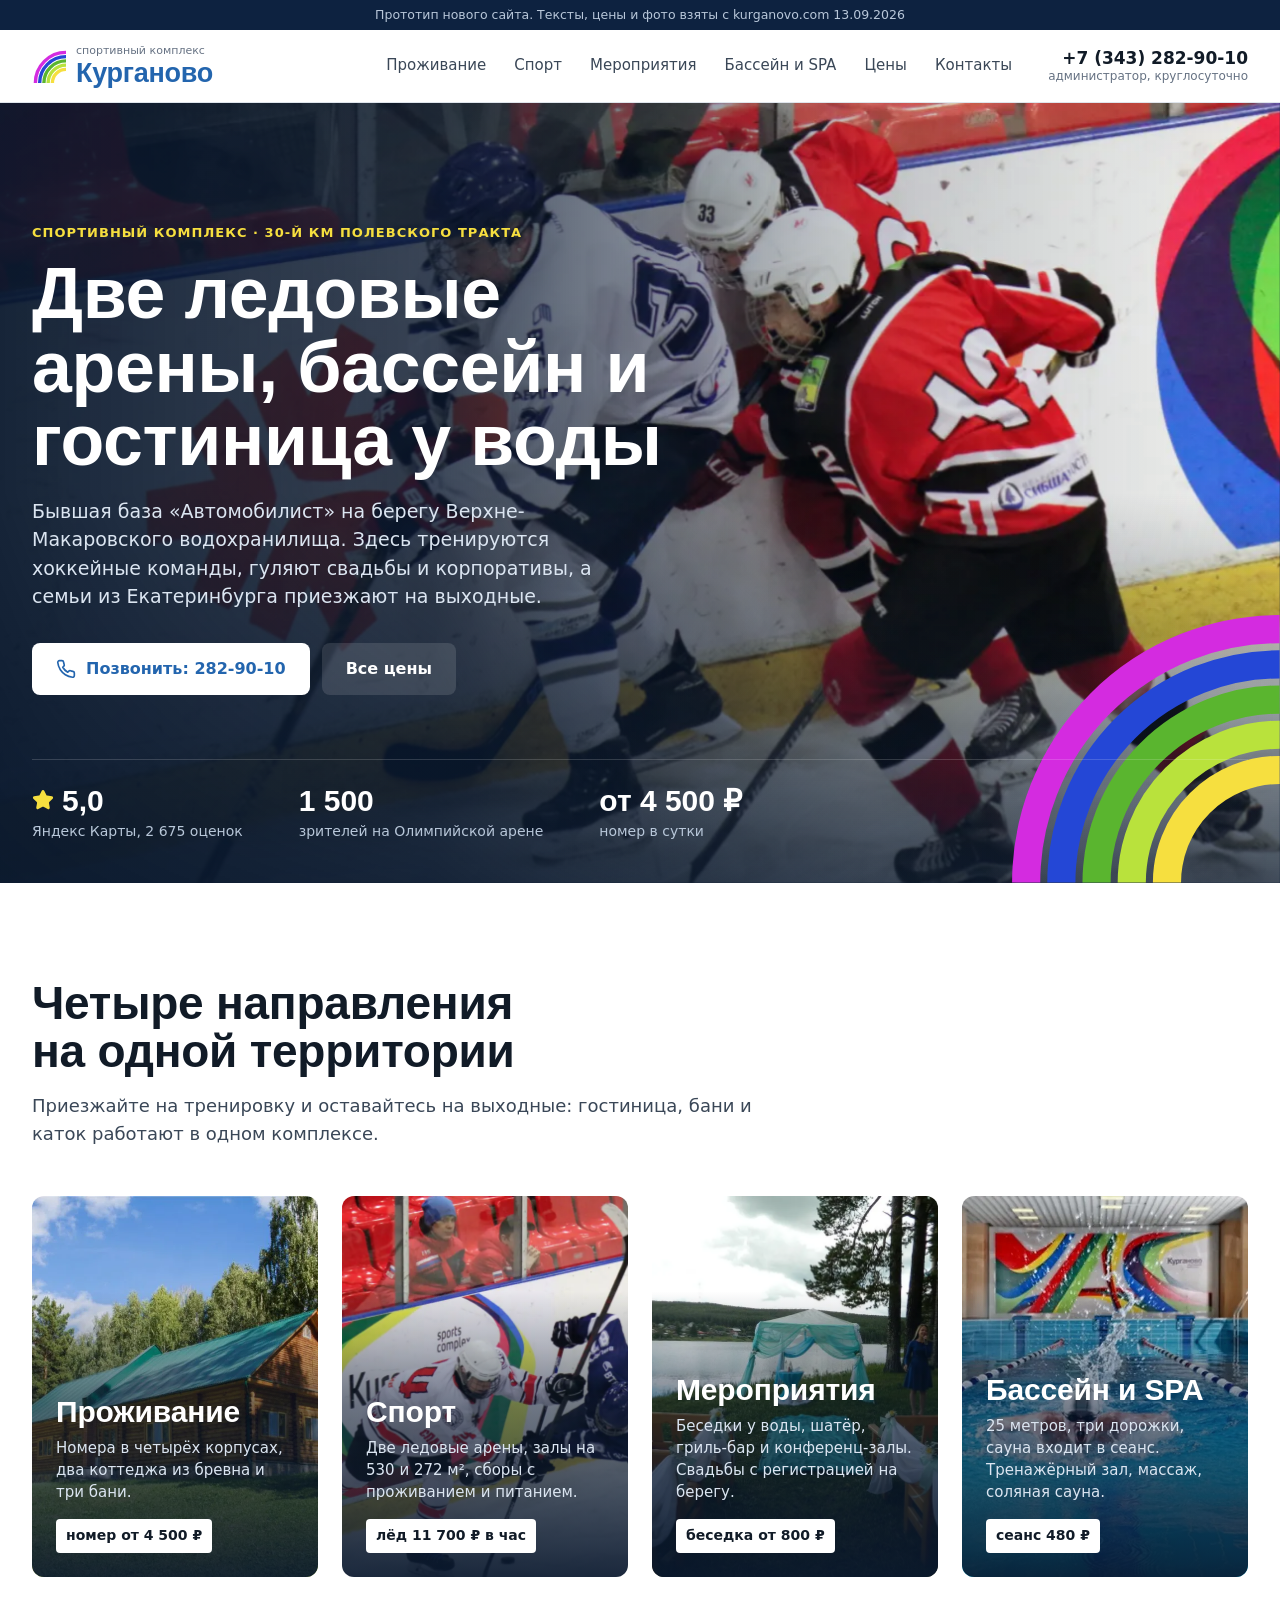
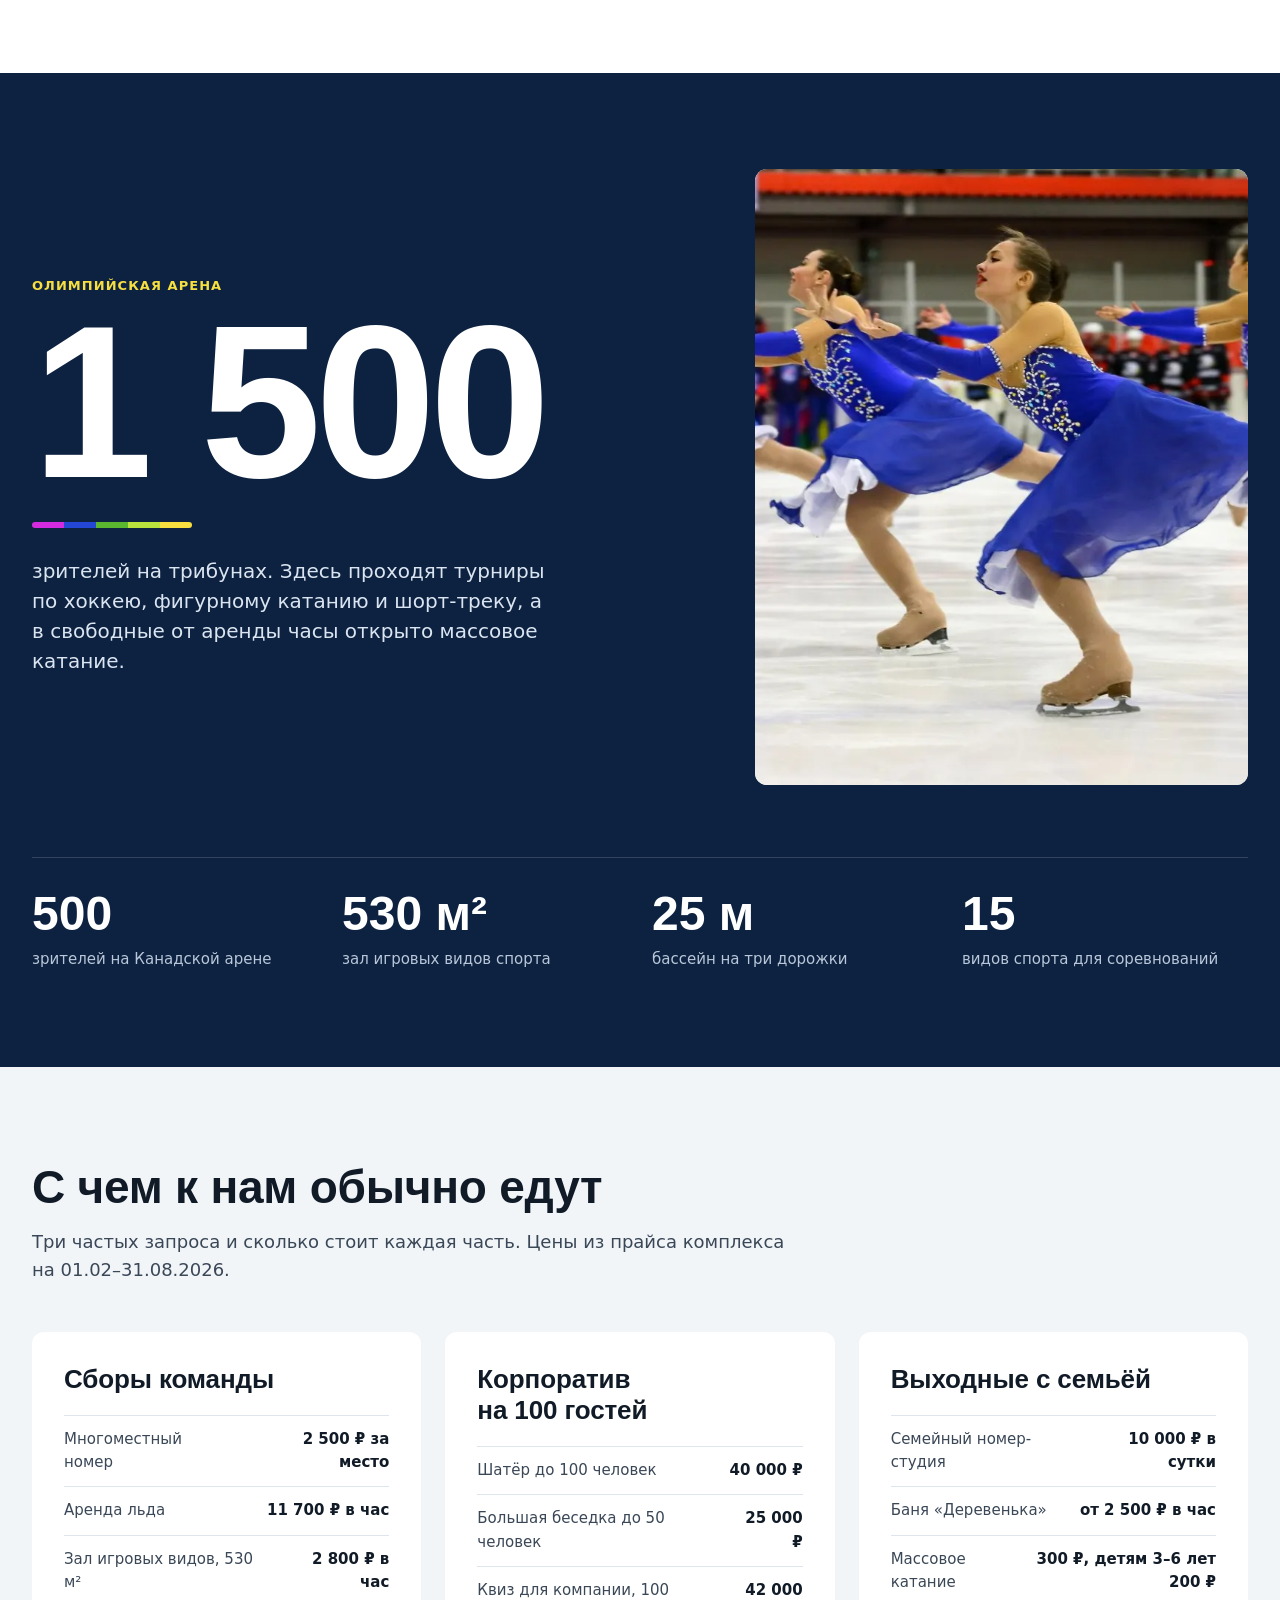
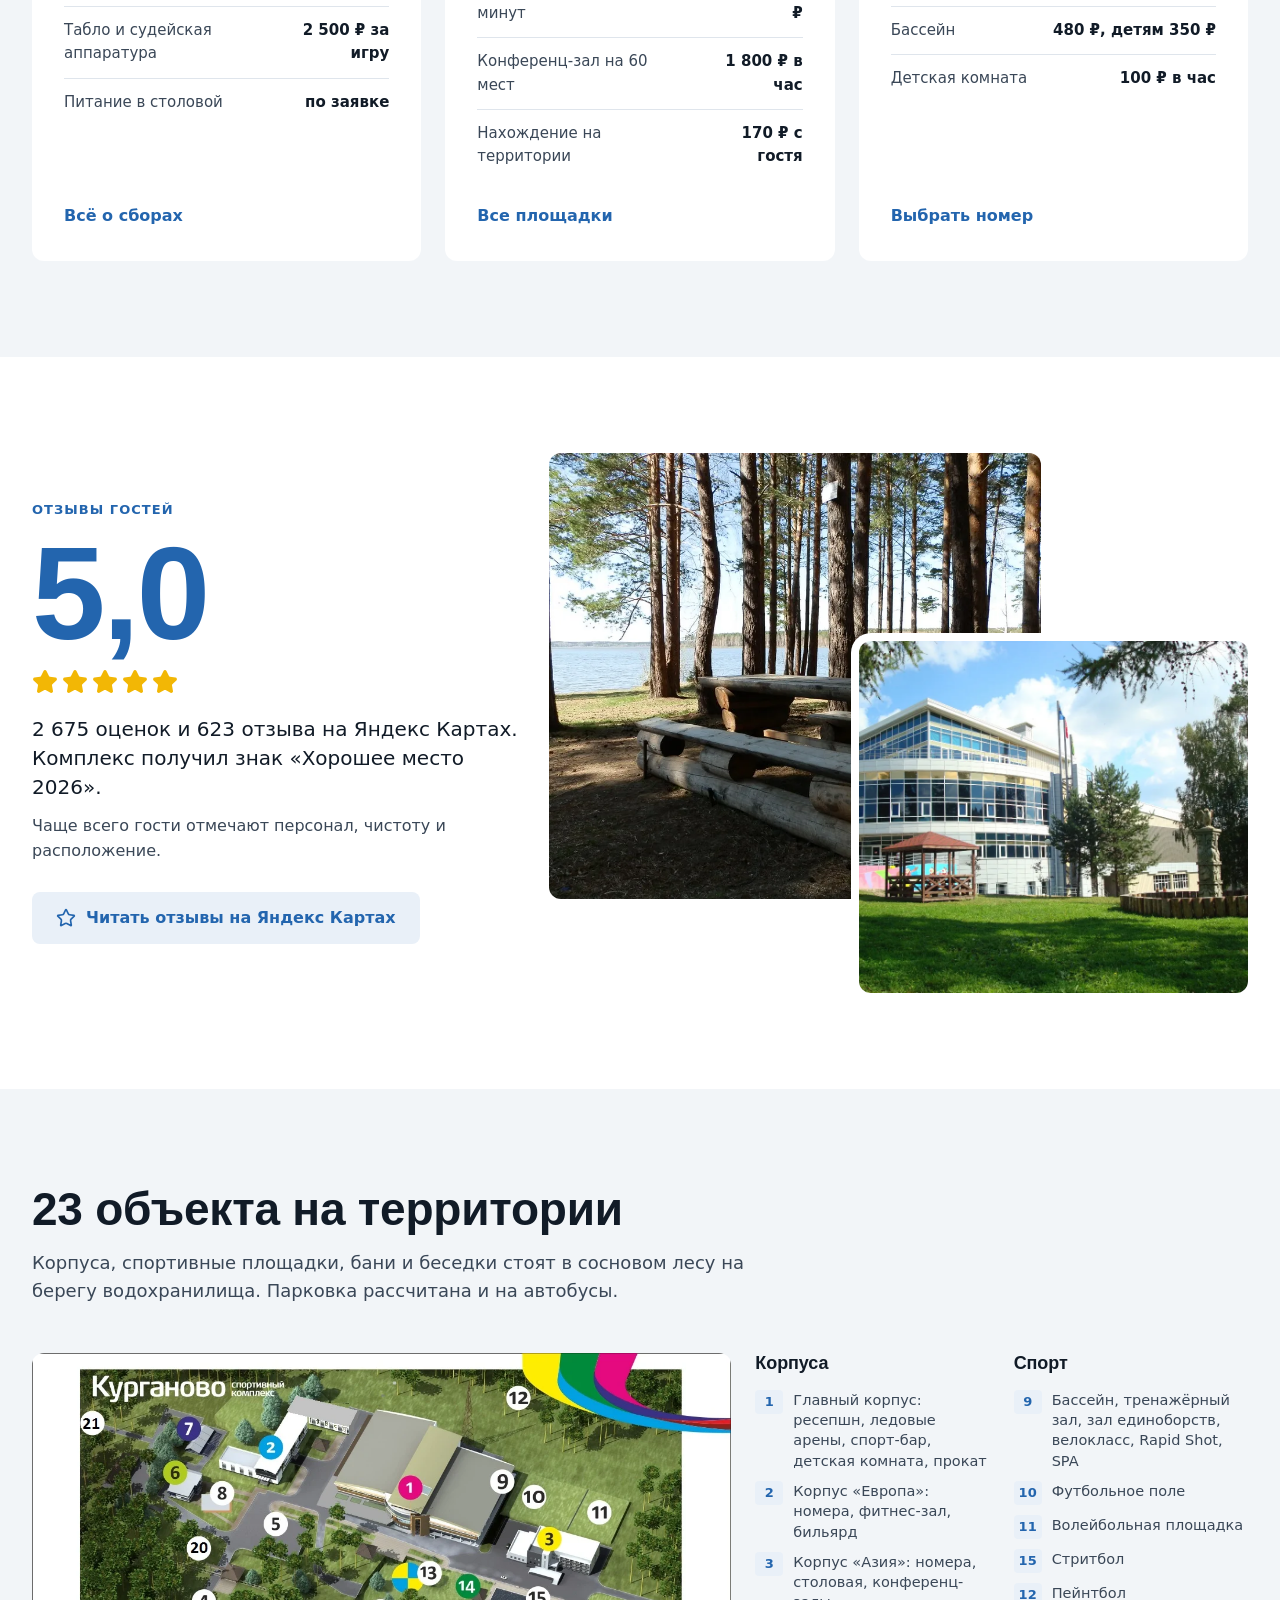
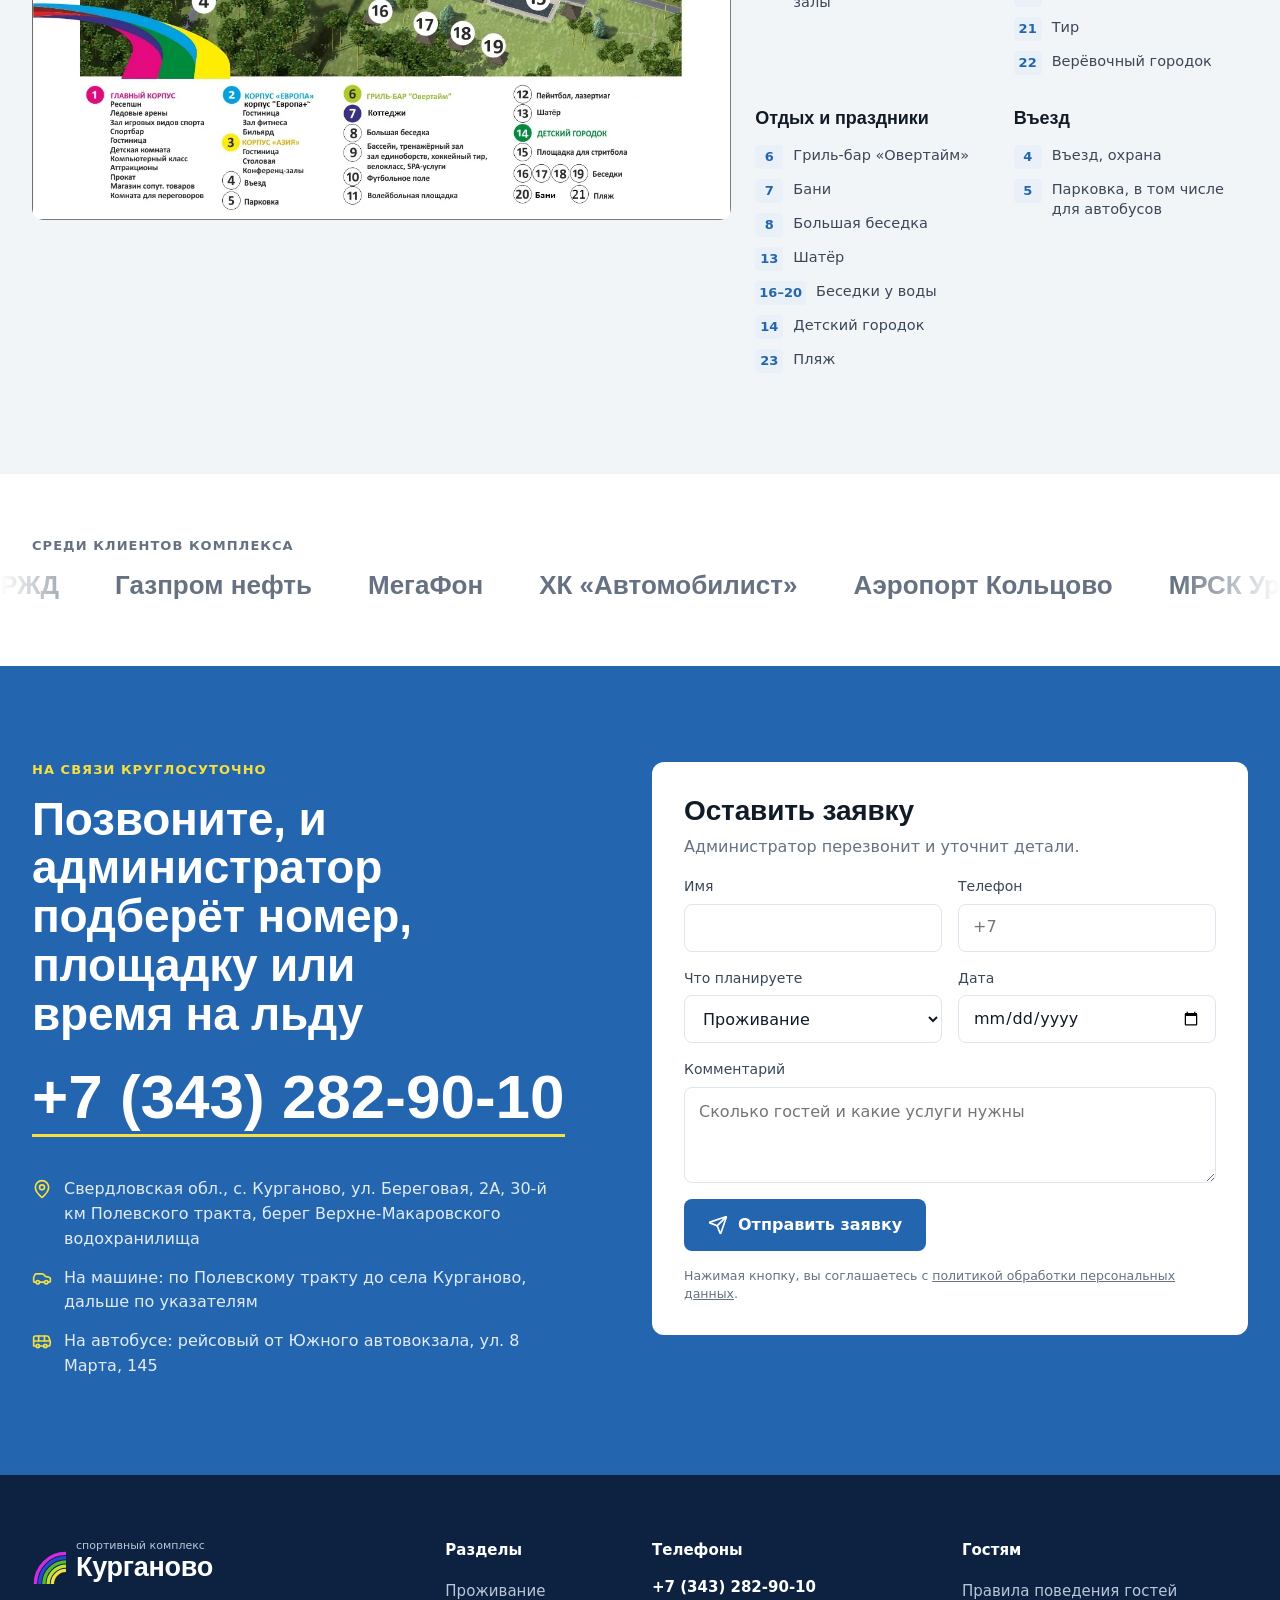
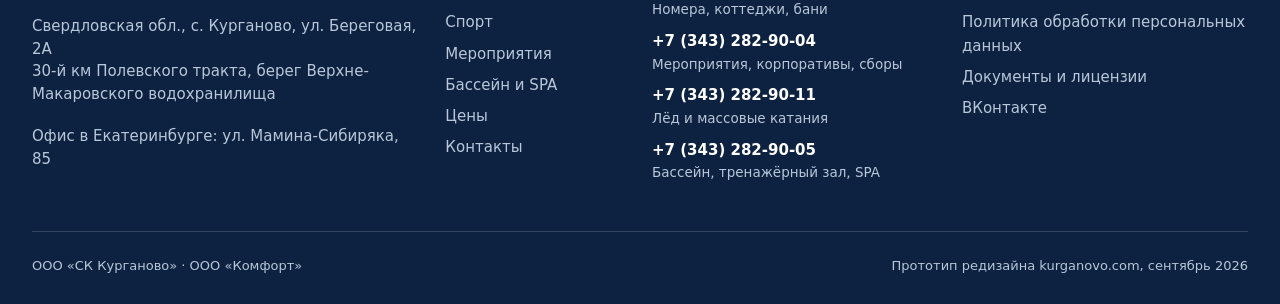
==== index.html @ b589c7bd "Прототип: 7 страниц, первая выкладка" ====
<!doctype html>
<html lang="ru">
<head>
<meta charset="utf-8">
<meta name="viewport" content="width=device-width,initial-scale=1">
<title>Курганово — спортивный комплекс и база отдыха на Полевском тракте</title>
<meta name="description" content="Две ледовые арены, бассейн 25 м, гостиница, бани и площадки для праздников на берегу Верхне-Макаровского водохранилища.">
<meta name="robots" content="noindex">
<meta property="og:type" content="website">
<meta property="og:site_name" content="Курганово">
<meta property="og:url" content="https://halitcan777.github.io/kurganovo-prototype/">
<meta property="og:title" content="Курганово — спортивный комплекс и база отдыха на Полевском тракте">
<meta property="og:description" content="Две ледовые арены, бассейн 25 м, гостиница, бани и площадки для праздников на берегу Верхне-Макаровского водохранилища.">
<meta property="og:image" content="https://halitcan777.github.io/kurganovo-prototype/assets/img/og.jpg">
<meta name="theme-color" content="#2365ae">
<link rel="icon" href="assets/favicon.svg" type="image/svg+xml">
<link rel="preload" href="assets/fonts/fira-sans-condensed-cyrillic-700-normal.woff2" as="font" type="font/woff2" crossorigin>
<link rel="preload" href="assets/fonts/fira-sans-cyrillic-400-normal.woff2" as="font" type="font/woff2" crossorigin>
<link rel="stylesheet" href="assets/site.css?v=mtzk4oza">
<script>document.documentElement.classList.add('js');if(/[?&]still/.test(location.search))document.documentElement.classList.add('still')</script>
</head>
<body>
<div class="progress" aria-hidden="true"></div>
<div class="proto">Прототип нового сайта. Тексты, цены и фото взяты с kurganovo.com 13.09.2026</div>
<header class="hdr">
  <div class="wrap hdr-in">
    <a class="logo" href="index.html" aria-label="Курганово, на главную"><svg class="ribbon logo-mark" viewBox="0 0 120 120" aria-hidden="true"><path d="M12 120A108 108 0 0 1 120 12" style="stroke:var(--rb1)"/><path d="M27 120A93 93 0 0 1 120 27" style="stroke:var(--rb2)"/><path d="M42 120A78 78 0 0 1 120 42" style="stroke:var(--rb3)"/><path d="M57 120A63 63 0 0 1 120 57" style="stroke:var(--rb4)"/><path d="M72 120A48 48 0 0 1 120 72" style="stroke:var(--rb5)"/></svg><span class="logo-t"><small>спортивный комплекс</small><b>Курганово</b></span></a>
    <nav class="nav" aria-label="Разделы"><a href="prozhivanie.html">Проживание</a><a href="sport.html">Спорт</a><a href="meropriyatiya.html">Мероприятия</a><a href="bassein.html">Бассейн и SPA</a><a href="ceny.html">Цены</a><a href="kontakty.html">Контакты</a></nav>
    <a class="hdr-phone" href="tel:+73432829010"><span class="ph-long">+7 (343) 282-90-10</span><span class="ph-short">282-90-10</span><small>администратор, круглосуточно</small></a>
    <button class="burger" type="button" aria-label="Меню" aria-expanded="false" aria-controls="drawer"><svg class="ic i-menu" viewBox="0 0 24 24" aria-hidden="true"><line x1="4" x2="20" y1="12" y2="12" /> <line x1="4" x2="20" y1="6" y2="6" /> <line x1="4" x2="20" y1="18" y2="18" /></svg><svg class="ic i-x" viewBox="0 0 24 24" aria-hidden="true"><path d="M18 6 6 18" /> <path d="m6 6 12 12" /></svg></button>
  </div>
  <nav class="drawer" id="drawer" hidden aria-label="Меню"><a href="prozhivanie.html">Проживание</a><a href="sport.html">Спорт</a><a href="meropriyatiya.html">Мероприятия</a><a href="bassein.html">Бассейн и SPA</a><a href="ceny.html">Цены</a><a href="kontakty.html">Контакты</a><a class="btn" href="tel:+73432829010"><svg class="ic" viewBox="0 0 24 24" aria-hidden="true"><path d="M22 16.92v3a2 2 0 0 1-2.18 2 19.79 19.79 0 0 1-8.63-3.07 19.5 19.5 0 0 1-6-6 19.79 19.79 0 0 1-3.07-8.67A2 2 0 0 1 4.11 2h3a2 2 0 0 1 2 1.72 12.84 12.84 0 0 0 .7 2.81 2 2 0 0 1-.45 2.11L8.09 9.91a16 16 0 0 0 6 6l1.27-1.27a2 2 0 0 1 2.11-.45 12.84 12.84 0 0 0 2.81.7A2 2 0 0 1 22 16.92z" /></svg>Позвонить: 282-90-10</a></nav>
</header>
<main>
<section class="hero">
  <img src="assets/img/hockey.webp" alt="Хоккейный матч у борта с фирменной лентой комплекса" class="hero-img" style="object-position:72% 40%" fetchpriority="high" decoding="async">
  <svg class="ribbon ribbon-deco" viewBox="0 0 120 120" aria-hidden="true"><path d="M12 120A108 108 0 0 1 120 12" style="stroke:var(--rb1)"/><path d="M27 120A93 93 0 0 1 120 27" style="stroke:var(--rb2)"/><path d="M42 120A78 78 0 0 1 120 42" style="stroke:var(--rb3)"/><path d="M57 120A63 63 0 0 1 120 57" style="stroke:var(--rb4)"/><path d="M72 120A48 48 0 0 1 120 72" style="stroke:var(--rb5)"/></svg>
  <div class="wrap">
    <p class="kicker">Спортивный комплекс · 30-й км Полевского тракта</p>
    <h1>Две ледовые арены, бассейн и гостиница у воды</h1>
    <p class="hero-lead">Бывшая база «Автомобилист» на берегу Верхне-Макаровского водохранилища. Здесь тренируются хоккейные команды, гуляют свадьбы и корпоративы, а семьи из Екатеринбурга приезжают на выходные.</p>
    <div class="hero-cta">
      <a class="btn btn-light" href="tel:+73432829010"><svg class="ic" viewBox="0 0 24 24" aria-hidden="true"><path d="M22 16.92v3a2 2 0 0 1-2.18 2 19.79 19.79 0 0 1-8.63-3.07 19.5 19.5 0 0 1-6-6 19.79 19.79 0 0 1-3.07-8.67A2 2 0 0 1 4.11 2h3a2 2 0 0 1 2 1.72 12.84 12.84 0 0 0 .7 2.81 2 2 0 0 1-.45 2.11L8.09 9.91a16 16 0 0 0 6 6l1.27-1.27a2 2 0 0 1 2.11-.45 12.84 12.84 0 0 0 2.81.7A2 2 0 0 1 22 16.92z" /></svg>Позвонить: 282-90-10</a>
      <a class="btn btn-ghost" href="ceny.html">Все цены</a>
    </div>
    <div class="hero-facts">
      <div><b><svg class="ic" viewBox="0 0 24 24" aria-hidden="true"><path d="M11.525 2.295a.53.53 0 0 1 .95 0l2.31 4.679a2.123 2.123 0 0 0 1.595 1.16l5.166.756a.53.53 0 0 1 .294.904l-3.736 3.638a2.123 2.123 0 0 0-.611 1.878l.882 5.14a.53.53 0 0 1-.771.56l-4.618-2.428a2.122 2.122 0 0 0-1.973 0L6.396 21.01a.53.53 0 0 1-.77-.56l.881-5.139a2.122 2.122 0 0 0-.611-1.879L2.16 9.795a.53.53 0 0 1 .294-.906l5.165-.755a2.122 2.122 0 0 0 1.597-1.16z" /></svg>5,0</b><small>Яндекс Карты, 2 675 оценок</small></div>
      <div><b>1 500</b><small>зрителей на Олимпийской арене</small></div>
      <div><b>от 4 500 ₽</b><small>номер в сутки</small></div>
    </div>
  </div>
</section>

<section class="sec">
  <div class="wrap">
    <div class="sec-head rv"><h2>Четыре направления на одной территории</h2><p>Приезжайте на тренировку и оставайтесь на выходные: гостиница, бани и каток работают в одном комплексе.</p></div>
    <div class="tiles"><a class="tile rv" href="prozhivanie.html"><img src="assets/img/cottage.webp" alt="Коттедж из оцилиндрованного бревна" style="object-position:60% 50%" loading="lazy" decoding="async"><div class="tile-b"><h3>Проживание</h3><p>Номера в четырёх корпусах, два коттеджа из бревна и три бани.</p><span class="tile-price">номер от 4 500 ₽</span></div></a><a class="tile rv" href="sport.html"><img src="assets/img/hockey-2.webp" alt="Хоккейный матч на арене комплекса" style="object-position:38% 50%" loading="lazy" decoding="async"><div class="tile-b"><h3>Спорт</h3><p>Две ледовые арены, залы на 530 и 272 м², сборы с проживанием и питанием.</p><span class="tile-price">лёд 11 700 ₽ в час</span></div></a><a class="tile rv" href="meropriyatiya.html"><img src="assets/img/wedding.webp" alt="Выездная регистрация на берегу водохранилища" style="object-position:45% 50%" loading="lazy" decoding="async"><div class="tile-b"><h3>Мероприятия</h3><p>Беседки у воды, шатёр, гриль-бар и конференц-залы. Свадьбы с регистрацией на берегу.</p><span class="tile-price">беседка от 800 ₽</span></div></a><a class="tile rv" href="bassein.html"><img src="assets/img/pool-swim.webp" alt="Пловец на дорожке бассейна" style="object-position:50% 60%" loading="lazy" decoding="async"><div class="tile-b"><h3>Бассейн и SPA</h3><p>25 метров, три дорожки, сауна входит в сеанс. Тренажёрный зал, массаж, соляная сауна.</p><span class="tile-price">сеанс 480 ₽</span></div></a></div>
  </div>
</section>

<section class="sec peak">
  <div class="wrap">
    <div class="g peak-g">
      <div class="s7 rv">
        <p class="kicker">Олимпийская арена</p>
        <div class="peak-num" data-count="1500">1 500</div>
        <span class="stripe" aria-hidden="true"><i></i><i></i><i></i><i></i><i></i></span>
        <p class="peak-lead">зрителей на трибунах. Здесь проходят турниры по хоккею, фигурному катанию и шорт-треку, а в свободные от аренды часы открыто массовое катание.</p>
      </div>
      <div class="s5 rv"><div class="ph ar45"><img src="assets/img/skating.webp" alt="Синхронное катание на арене комплекса" style="object-position:60% 50%" loading="lazy" decoding="async"></div></div>
    </div>
    <div class="stats rv">
      <div><b data-count="500">500</b><small>зрителей на Канадской арене</small></div>
      <div><b><span data-count="530">530</span> м²</b><small>зал игровых видов спорта</small></div>
      <div><b><span data-count="25">25</span> м</b><small>бассейн на три дорожки</small></div>
      <div><b data-count="15">15</b><small>видов спорта для соревнований</small></div>
    </div>
  </div>
</section>

<section class="sec bg2">
  <div class="wrap">
    <div class="sec-head rv"><h2>С чем к нам обычно едут</h2><p>Три частых запроса и сколько стоит каждая часть. Цены из прайса комплекса на 01.02–31.08.2026.</p></div>
    <div class="g"><article class="card s4 rv"><h3>Сборы команды</h3><ul class="plist"><li><span>Многоместный номер</span><span>2 500 ₽ за место</span></li><li><span>Аренда льда</span><span>11 700 ₽ в час</span></li><li><span>Зал игровых видов, 530 м²</span><span>2 800 ₽ в час</span></li><li><span>Табло и судейская аппаратура</span><span>2 500 ₽ за игру</span></li><li><span>Питание в столовой</span><span>по заявке</span></li></ul><a class="link" href="sport.html">Всё о сборах</a></article><article class="card s4 rv"><h3>Корпоратив на 100 гостей</h3><ul class="plist"><li><span>Шатёр до 100 человек</span><span>40 000 ₽</span></li><li><span>Большая беседка до 50 человек</span><span>25 000 ₽</span></li><li><span>Квиз для компании, 100 минут</span><span>42 000 ₽</span></li><li><span>Конференц-зал на 60 мест</span><span>1 800 ₽ в час</span></li><li><span>Нахождение на территории</span><span>170 ₽ с гостя</span></li></ul><a class="link" href="meropriyatiya.html">Все площадки</a></article><article class="card s4 rv"><h3>Выходные с семьёй</h3><ul class="plist"><li><span>Семейный номер-студия</span><span>10 000 ₽ в сутки</span></li><li><span>Баня «Деревенька»</span><span>от 2 500 ₽ в час</span></li><li><span>Массовое катание</span><span>300 ₽, детям 3–6 лет 200 ₽</span></li><li><span>Бассейн</span><span>480 ₽, детям 350 ₽</span></li><li><span>Детская комната</span><span>100 ₽ в час</span></li></ul><a class="link" href="prozhivanie.html">Выбрать номер</a></article></div>
  </div>
</section>

<section class="sec">
  <div class="wrap g rating">
    <div class="s5 rv">
      <p class="kicker">Отзывы гостей</p>
      <div class="rate-num">5,0</div>
      <div class="stars" aria-label="Пять звёзд из пяти"><svg class="ic" viewBox="0 0 24 24" aria-hidden="true"><path d="M11.525 2.295a.53.53 0 0 1 .95 0l2.31 4.679a2.123 2.123 0 0 0 1.595 1.16l5.166.756a.53.53 0 0 1 .294.904l-3.736 3.638a2.123 2.123 0 0 0-.611 1.878l.882 5.14a.53.53 0 0 1-.771.56l-4.618-2.428a2.122 2.122 0 0 0-1.973 0L6.396 21.01a.53.53 0 0 1-.77-.56l.881-5.139a2.122 2.122 0 0 0-.611-1.879L2.16 9.795a.53.53 0 0 1 .294-.906l5.165-.755a2.122 2.122 0 0 0 1.597-1.16z" /></svg><svg class="ic" viewBox="0 0 24 24" aria-hidden="true"><path d="M11.525 2.295a.53.53 0 0 1 .95 0l2.31 4.679a2.123 2.123 0 0 0 1.595 1.16l5.166.756a.53.53 0 0 1 .294.904l-3.736 3.638a2.123 2.123 0 0 0-.611 1.878l.882 5.14a.53.53 0 0 1-.771.56l-4.618-2.428a2.122 2.122 0 0 0-1.973 0L6.396 21.01a.53.53 0 0 1-.77-.56l.881-5.139a2.122 2.122 0 0 0-.611-1.879L2.16 9.795a.53.53 0 0 1 .294-.906l5.165-.755a2.122 2.122 0 0 0 1.597-1.16z" /></svg><svg class="ic" viewBox="0 0 24 24" aria-hidden="true"><path d="M11.525 2.295a.53.53 0 0 1 .95 0l2.31 4.679a2.123 2.123 0 0 0 1.595 1.16l5.166.756a.53.53 0 0 1 .294.904l-3.736 3.638a2.123 2.123 0 0 0-.611 1.878l.882 5.14a.53.53 0 0 1-.771.56l-4.618-2.428a2.122 2.122 0 0 0-1.973 0L6.396 21.01a.53.53 0 0 1-.77-.56l.881-5.139a2.122 2.122 0 0 0-.611-1.879L2.16 9.795a.53.53 0 0 1 .294-.906l5.165-.755a2.122 2.122 0 0 0 1.597-1.16z" /></svg><svg class="ic" viewBox="0 0 24 24" aria-hidden="true"><path d="M11.525 2.295a.53.53 0 0 1 .95 0l2.31 4.679a2.123 2.123 0 0 0 1.595 1.16l5.166.756a.53.53 0 0 1 .294.904l-3.736 3.638a2.123 2.123 0 0 0-.611 1.878l.882 5.14a.53.53 0 0 1-.771.56l-4.618-2.428a2.122 2.122 0 0 0-1.973 0L6.396 21.01a.53.53 0 0 1-.77-.56l.881-5.139a2.122 2.122 0 0 0-.611-1.879L2.16 9.795a.53.53 0 0 1 .294-.906l5.165-.755a2.122 2.122 0 0 0 1.597-1.16z" /></svg><svg class="ic" viewBox="0 0 24 24" aria-hidden="true"><path d="M11.525 2.295a.53.53 0 0 1 .95 0l2.31 4.679a2.123 2.123 0 0 0 1.595 1.16l5.166.756a.53.53 0 0 1 .294.904l-3.736 3.638a2.123 2.123 0 0 0-.611 1.878l.882 5.14a.53.53 0 0 1-.771.56l-4.618-2.428a2.122 2.122 0 0 0-1.973 0L6.396 21.01a.53.53 0 0 1-.77-.56l.881-5.139a2.122 2.122 0 0 0-.611-1.879L2.16 9.795a.53.53 0 0 1 .294-.906l5.165-.755a2.122 2.122 0 0 0 1.597-1.16z" /></svg></div>
      <p class="rate-lead">2 675 оценок и 623 отзыва на Яндекс Картах. Комплекс получил знак «Хорошее место 2026».</p>
      <p>Чаще всего гости отмечают персонал, чистоту и расположение.</p>
      <a class="btn btn-tint" href="https://yandex.ru/maps/org/kurganovo/1104910295/reviews/" target="_blank" rel="noopener"><svg class="ic" viewBox="0 0 24 24" aria-hidden="true"><path d="M11.525 2.295a.53.53 0 0 1 .95 0l2.31 4.679a2.123 2.123 0 0 0 1.595 1.16l5.166.756a.53.53 0 0 1 .294.904l-3.736 3.638a2.123 2.123 0 0 0-.611 1.878l.882 5.14a.53.53 0 0 1-.771.56l-4.618-2.428a2.122 2.122 0 0 0-1.973 0L6.396 21.01a.53.53 0 0 1-.77-.56l.881-5.139a2.122 2.122 0 0 0-.611-1.879L2.16 9.795a.53.53 0 0 1 .294-.906l5.165-.755a2.122 2.122 0 0 0 1.597-1.16z" /></svg>Читать отзывы на Яндекс Картах</a>
    </div>
    <div class="s7 rv">
      <div class="collage">
        <div class="ph c1"><img src="assets/img/lake.webp" alt="Деревянный стол под соснами на берегу водохранилища" loading="lazy" decoding="async"></div>
        <div class="ph c2"><img src="assets/img/facade.webp" alt="Главный корпус с ледовыми аренами" loading="lazy" decoding="async"></div>
      </div>
    </div>
  </div>
</section>

<section class="sec bg2" id="plan">
  <div class="wrap">
    <div class="sec-head rv"><h2>23 объекта на территории</h2><p>Корпуса, спортивные площадки, бани и беседки стоят в сосновом лесу на берегу водохранилища. Парковка рассчитана и на автобусы.</p></div>
    <div class="g plan rv">
      <div class="s7"><div class="ph plan-img"><img src="assets/img/plan.webp" alt="Схема территории комплекса «Курганово» с номерами объектов" loading="lazy" decoding="async"></div></div>
      <div class="s5 legend"><div><h3>Корпуса</h3><ul><li><i>1</i><span>Главный корпус: ресепшн, ледовые арены, спорт-бар, детская комната, прокат</span></li><li><i>2</i><span>Корпус «Европа»: номера, фитнес-зал, бильярд</span></li><li><i>3</i><span>Корпус «Азия»: номера, столовая, конференц-залы</span></li></ul></div><div><h3>Спорт</h3><ul><li><i>9</i><span>Бассейн, тренажёрный зал, зал единоборств, велокласс, Rapid Shot, SPA</span></li><li><i>10</i><span>Футбольное поле</span></li><li><i>11</i><span>Волейбольная площадка</span></li><li><i>15</i><span>Стритбол</span></li><li><i>12</i><span>Пейнтбол</span></li><li><i>21</i><span>Тир</span></li><li><i>22</i><span>Верёвочный городок</span></li></ul></div><div><h3>Отдых и праздники</h3><ul><li><i>6</i><span>Гриль-бар «Овертайм»</span></li><li><i>7</i><span>Бани</span></li><li><i>8</i><span>Большая беседка</span></li><li><i>13</i><span>Шатёр</span></li><li><i>16–20</i><span>Беседки у воды</span></li><li><i>14</i><span>Детский городок</span></li><li><i>23</i><span>Пляж</span></li></ul></div><div><h3>Въезд</h3><ul><li><i>4</i><span>Въезд, охрана</span></li><li><i>5</i><span>Парковка, в том числе для автобусов</span></li></ul></div></div>
    </div>
  </div>
</section>

<section class="sec-tight clients">
  <div class="wrap"><p class="kicker">Среди клиентов комплекса</p></div>
  <div class="marquee" aria-label="Клиенты: РЖД, Газпром нефть, МегаФон, ХК «Автомобилист», Аэропорт Кольцово, МРСК Урала, Свердловэнерго, КЭС Холдинг, Škoda, «Мотив», «Югория», КриоГаз"><div class="marquee-track" aria-hidden="true"><span>РЖД</span><span>Газпром нефть</span><span>МегаФон</span><span>ХК «Автомобилист»</span><span>Аэропорт Кольцово</span><span>МРСК Урала</span><span>Свердловэнерго</span><span>КЭС Холдинг</span><span>Škoda</span><span>«Мотив»</span><span>«Югория»</span><span>КриоГаз</span><span>РЖД</span><span>Газпром нефть</span><span>МегаФон</span><span>ХК «Автомобилист»</span><span>Аэропорт Кольцово</span><span>МРСК Урала</span><span>Свердловэнерго</span><span>КЭС Холдинг</span><span>Škoda</span><span>«Мотив»</span><span>«Югория»</span><span>КриоГаз</span></div></div>
</section>

<section class="sec cta" id="zayavka">
  <div class="wrap g">
    <div class="s6 rv">
      <p class="kicker">На связи круглосуточно</p>
      <h2>Позвоните, и администратор подберёт номер, площадку или время на льду</h2>
      <a class="cta-phone" href="tel:+73432829010">+7 (343) 282-90-10</a>
      <ul class="cta-list">
        <li><svg class="ic" viewBox="0 0 24 24" aria-hidden="true"><path d="M20 10c0 4.993-5.539 10.193-7.399 11.799a1 1 0 0 1-1.202 0C9.539 20.193 4 14.993 4 10a8 8 0 0 1 16 0" /> <circle cx="12" cy="10" r="3" /></svg><span>Свердловская обл., с. Курганово, ул. Береговая, 2А, 30-й км Полевского тракта, берег Верхне-Макаровского водохранилища</span></li>
        <li><svg class="ic" viewBox="0 0 24 24" aria-hidden="true"><path d="M19 17h2c.6 0 1-.4 1-1v-3c0-.9-.7-1.7-1.5-1.9C18.7 10.6 16 10 16 10s-1.3-1.4-2.2-2.3c-.5-.4-1.1-.7-1.8-.7H5c-.6 0-1.1.4-1.4.9l-1.4 2.9A3.7 3.7 0 0 0 2 12v4c0 .6.4 1 1 1h2" /> <circle cx="7" cy="17" r="2" /> <path d="M9 17h6" /> <circle cx="17" cy="17" r="2" /></svg><span>На машине: по Полевскому тракту до села Курганово, дальше по указателям</span></li>
        <li><svg class="ic" viewBox="0 0 24 24" aria-hidden="true"><path d="M8 6v6" /> <path d="M15 6v6" /> <path d="M2 12h19.6" /> <path d="M18 18h3s.5-1.7.8-2.8c.1-.4.2-.8.2-1.2 0-.4-.1-.8-.2-1.2l-1.4-5C20.1 6.8 19.1 6 18 6H4a2 2 0 0 0-2 2v10h3" /> <circle cx="7" cy="18" r="2" /> <path d="M9 18h5" /> <circle cx="16" cy="18" r="2" /></svg><span>На автобусе: рейсовый от Южного автовокзала, ул. 8 Марта, 145</span></li>
      </ul>
    </div>
    <div class="s6 rv"><form class="form" data-demo novalidate>
  <h3>Оставить заявку</h3>
  <p class="form-sub">Администратор перезвонит и уточнит детали.</p>
  <div class="row2"><label>Имя<input name="name" autocomplete="name"></label><label>Телефон<input name="phone" type="tel" autocomplete="tel" inputmode="tel" placeholder="+7"></label></div>
  <div class="row2"><label>Что планируете<select name="topic"><option>Проживание</option><option>Спорт и сборы</option><option>Мероприятие</option><option>Бассейн и фитнес</option><option>Другое</option></select></label><label>Дата<input name="date" type="date"></label></div>
  <label>Комментарий<textarea name="msg" placeholder="Сколько гостей и какие услуги нужны"></textarea></label>
  <button class="btn" type="submit"><svg class="ic" viewBox="0 0 24 24" aria-hidden="true"><path d="M14.536 21.686a.5.5 0 0 0 .937-.024l6.5-19a.496.496 0 0 0-.635-.635l-19 6.5a.5.5 0 0 0-.024.937l7.93 3.18a2 2 0 0 1 1.112 1.11z" /> <path d="m21.854 2.147-10.94 10.939" /></svg>Отправить заявку</button>
  <p class="consent">Нажимая кнопку, вы соглашаетесь с <a href="https://www.kurganovo.com/content/docs/documentation/Politika_personalnih_dannih/Politika_obrabotki_personalnih_dannih.pdf" target="_blank" rel="noopener">политикой обработки персональных данных</a>.</p>
</form></div>
  </div>
</section>
</main>
<footer class="ftr">
  <div class="wrap">
    <div class="g">
      <div class="s4"><a class="logo" href="index.html" aria-label="Курганово, на главную"><svg class="ribbon logo-mark" viewBox="0 0 120 120" aria-hidden="true"><path d="M12 120A108 108 0 0 1 120 12" style="stroke:var(--rb1)"/><path d="M27 120A93 93 0 0 1 120 27" style="stroke:var(--rb2)"/><path d="M42 120A78 78 0 0 1 120 42" style="stroke:var(--rb3)"/><path d="M57 120A63 63 0 0 1 120 57" style="stroke:var(--rb4)"/><path d="M72 120A48 48 0 0 1 120 72" style="stroke:var(--rb5)"/></svg><span class="logo-t"><small>спортивный комплекс</small><b>Курганово</b></span></a><p class="ftr-addr">Свердловская обл., с. Курганово, ул. Береговая, 2А<br>30-й км Полевского тракта, берег Верхне-Макаровского водохранилища</p><p class="ftr-addr">Офис в Екатеринбурге: ул. Мамина-Сибиряка, 85</p></div>
      <nav class="s2 ftr-col" aria-label="Разделы сайта"><b>Разделы</b><a href="prozhivanie.html">Проживание</a><a href="sport.html">Спорт</a><a href="meropriyatiya.html">Мероприятия</a><a href="bassein.html">Бассейн и SPA</a><a href="ceny.html">Цены</a><a href="kontakty.html">Контакты</a></nav>
      <div class="s3"><b>Телефоны</b><div class="ftr-ph"><div><a href="tel:+73432829010">+7 (343) 282-90-10</a><span>Номера, коттеджи, бани</span></div><div><a href="tel:+73432829004">+7 (343) 282-90-04</a><span>Мероприятия, корпоративы, сборы</span></div><div><a href="tel:+73432829011">+7 (343) 282-90-11</a><span>Лёд и массовые катания</span></div><div><a href="tel:+73432829005">+7 (343) 282-90-05</a><span>Бассейн, тренажёрный зал, SPA</span></div></div></div>
      <div class="s3 ftr-col"><b>Гостям</b><a href="https://www.kurganovo.com/content/docs/documentation/Informaziya_dlya_posetiteley/Pravila_povedeniya_gostey.pdf" target="_blank" rel="noopener">Правила поведения гостей</a><a href="https://www.kurganovo.com/content/docs/documentation/Politika_personalnih_dannih/Politika_obrabotki_personalnih_dannih.pdf" target="_blank" rel="noopener">Политика обработки персональных данных</a><a href="kontakty.html#dokumenty">Документы и лицензии</a><a href="https://vk.com/kurganovosk" target="_blank" rel="noopener">ВКонтакте</a></div>
    </div>
    <div class="ftr-bot"><span>ООО «СК Курганово» · ООО «Комфорт»</span><span>Прототип редизайна kurganovo.com, сентябрь 2026</span></div>
  </div>
</footer>
<div class="toast" role="status" aria-live="polite"></div>
<script src="assets/app.js?v=mtzk4oza" defer></script>
</body>
</html>
---- assets/site.css ----
/* Курганово — дизайн-система прототипа */
@font-face{font-family:'Fira Sans';font-style:normal;font-weight:400;font-display:swap;src:url(fonts/fira-sans-cyrillic-400-normal.woff2) format('woff2');unicode-range:U+0301,U+0400-045F,U+0490-0491,U+04B0-04B1,U+2116}
@font-face{font-family:'Fira Sans';font-style:normal;font-weight:400;font-display:swap;src:url(fonts/fira-sans-latin-400-normal.woff2) format('woff2');unicode-range:U+0000-00FF,U+0131,U+0152-0153,U+02BB-02BC,U+02C6,U+02DA,U+02DC,U+0304,U+0308,U+0329,U+2000-206F,U+20AC,U+20BD,U+2122,U+2191,U+2193,U+2212,U+2215,U+FEFF,U+FFFD}
@font-face{font-family:'Fira Sans';font-style:normal;font-weight:500;font-display:swap;src:url(fonts/fira-sans-cyrillic-500-normal.woff2) format('woff2');unicode-range:U+0301,U+0400-045F,U+0490-0491,U+04B0-04B1,U+2116}
@font-face{font-family:'Fira Sans';font-style:normal;font-weight:500;font-display:swap;src:url(fonts/fira-sans-latin-500-normal.woff2) format('woff2');unicode-range:U+0000-00FF,U+0131,U+0152-0153,U+02BB-02BC,U+02C6,U+02DA,U+02DC,U+0304,U+0308,U+0329,U+2000-206F,U+20AC,U+20BD,U+2122,U+2191,U+2193,U+2212,U+2215,U+FEFF,U+FFFD}
@font-face{font-family:'Fira Sans';font-style:normal;font-weight:600;font-display:swap;src:url(fonts/fira-sans-cyrillic-600-normal.woff2) format('woff2');unicode-range:U+0301,U+0400-045F,U+0490-0491,U+04B0-04B1,U+2116}
@font-face{font-family:'Fira Sans';font-style:normal;font-weight:600;font-display:swap;src:url(fonts/fira-sans-latin-600-normal.woff2) format('woff2');unicode-range:U+0000-00FF,U+0131,U+0152-0153,U+02BB-02BC,U+02C6,U+02DA,U+02DC,U+0304,U+0308,U+0329,U+2000-206F,U+20AC,U+20BD,U+2122,U+2191,U+2193,U+2212,U+2215,U+FEFF,U+FFFD}
@font-face{font-family:'Fira Sans Condensed';font-style:normal;font-weight:600;font-display:swap;src:url(fonts/fira-sans-condensed-cyrillic-600-normal.woff2) format('woff2');unicode-range:U+0301,U+0400-045F,U+0490-0491,U+04B0-04B1,U+2116}
@font-face{font-family:'Fira Sans Condensed';font-style:normal;font-weight:600;font-display:swap;src:url(fonts/fira-sans-condensed-latin-600-normal.woff2) format('woff2');unicode-range:U+0000-00FF,U+0131,U+0152-0153,U+02BB-02BC,U+02C6,U+02DA,U+02DC,U+0304,U+0308,U+0329,U+2000-206F,U+20AC,U+20BD,U+2122,U+2191,U+2193,U+2212,U+2215,U+FEFF,U+FFFD}
@font-face{font-family:'Fira Sans Condensed';font-style:normal;font-weight:700;font-display:swap;src:url(fonts/fira-sans-condensed-cyrillic-700-normal.woff2) format('woff2');unicode-range:U+0301,U+0400-045F,U+0490-0491,U+04B0-04B1,U+2116}
@font-face{font-family:'Fira Sans Condensed';font-style:normal;font-weight:700;font-display:swap;src:url(fonts/fira-sans-condensed-latin-700-normal.woff2) format('woff2');unicode-range:U+0000-00FF,U+0131,U+0152-0153,U+02BB-02BC,U+02C6,U+02DA,U+02DC,U+0304,U+0308,U+0329,U+2000-206F,U+20AC,U+20BD,U+2122,U+2191,U+2193,U+2212,U+2215,U+FEFF,U+FFFD}

:root{
  --brand:#2365ae; --brand-dk:#1a4f8c; --brand-tint:#e9f0f8;   /* синий логотипа */
  --navy:#0d2240; --navy2:#16325a;
  --ink:#111b27; --ink2:#3a4757; --ink3:#667283; --ink4:#98a2ae; --ink-inv:#b8c7d9;
  --line:#dfe5ec; --line-inv:rgba(255,255,255,.16); --bg:#fff; --bg2:#f2f5f8;
  --rb1:#d42be0; --rb2:#2447d6; --rb3:#5ab52f; --rb4:#b9e23c; --rb5:#f6df3f;   /* фирменная лента */
  --r1:4px; --r2:8px; --r3:12px;
  --gut:24px; --maxw:1280px; --hdr:72px;
  --f-head:'Fira Sans Condensed','Arial Narrow',sans-serif;
  --f-body:'Fira Sans',system-ui,-apple-system,'Segoe UI',Roboto,Arial,sans-serif;
}

*,*::before,*::after{box-sizing:border-box}
html{-webkit-text-size-adjust:100%;scroll-padding-top:calc(var(--hdr) + 24px)}
body{margin:0;background:var(--bg);color:var(--ink);font:400 16px/1.55 var(--f-body);-webkit-font-smoothing:antialiased;overflow-x:hidden}
img{max-width:100%;display:block}
a{color:inherit;text-decoration:none}
p,h1,h2,h3,ul,ol,figure{margin:0}
ul,ol{padding:0;list-style:none}
button,input,select,textarea{font:inherit;color:inherit}
button{cursor:pointer}
:focus-visible{outline:2px solid var(--brand);outline-offset:2px}
h1,h2,h3{font-family:var(--f-head);font-weight:700;letter-spacing:-.005em;text-wrap:balance}
h1{font-size:clamp(40px,5.6vw,72px);line-height:1.02}
h2{font-size:clamp(30px,3.6vw,46px);line-height:1.06}
h3{font-size:22px;line-height:1.2;font-weight:600}
.tnum,.num{font-variant-numeric:tabular-nums}
.wrap{max-width:var(--maxw);margin-inline:auto;padding-inline:32px}
.ic{width:20px;height:20px;flex-shrink:0;fill:none;stroke:currentColor;stroke-width:2;stroke-linecap:round;stroke-linejoin:round}
.kicker{font:600 13px/1.3 var(--f-body);letter-spacing:.08em;text-transform:uppercase;color:var(--brand);margin-bottom:16px}
.hero .kicker,.phero .kicker,.dark .kicker,.peak .kicker,.cta .kicker{color:var(--rb5)}
.todo{color:var(--ink3);border-bottom:1px dashed currentColor;font-size:.94em}
.dark .todo{color:var(--ink-inv)}

/* лента */
.ribbon path{fill:none;stroke-width:12}
.stripe{display:flex;width:160px;height:6px;border-radius:3px;overflow:hidden}
.stripe i{flex:1}
.stripe i:nth-child(1){background:var(--rb1)} .stripe i:nth-child(2){background:var(--rb2)} .stripe i:nth-child(3){background:var(--rb3)} .stripe i:nth-child(4){background:var(--rb4)} .stripe i:nth-child(5){background:var(--rb5)}
.progress{position:fixed;top:0;left:0;right:0;height:3px;z-index:90;transform-origin:0 50%;transform:scaleX(0);background:linear-gradient(90deg,var(--rb1),var(--rb2) 25%,var(--rb3) 50%,var(--rb4) 75%,var(--rb5))}

/* кнопки */
.btn{display:inline-flex;align-items:center;justify-content:center;gap:10px;min-height:52px;padding:0 24px;border:0;border-radius:var(--r2);background:var(--brand);color:#fff;font:600 16px/1.2 var(--f-body);transition:background-color .2s ease,color .2s ease;white-space:nowrap}
.btn:hover{background:var(--brand-dk)}
.btn-light{background:#fff;color:var(--brand)} .btn-light:hover{background:var(--brand-tint)}
.btn-ghost{background:rgba(255,255,255,.12);color:#fff} .btn-ghost:hover{background:rgba(255,255,255,.22)}
.btn-tint{background:var(--brand-tint);color:var(--brand)} .btn-tint:hover{background:#dbe6f3}
.link{font-weight:600;color:var(--brand)} .link:hover{color:var(--brand-dk)}

/* шапка */
.proto{background:var(--navy);color:var(--ink-inv);font-size:12.5px;line-height:1.4;text-align:center;padding:6px 16px}
.hdr{position:sticky;top:0;z-index:50;background:#fff;border-bottom:1px solid var(--line)}
.hdr-in{display:flex;align-items:center;gap:24px;height:var(--hdr)}
.logo{display:flex;align-items:center;gap:10px;flex-shrink:0;color:var(--brand)}
.logo-mark{width:34px;height:34px}
.logo-t{display:flex;flex-direction:column;line-height:1}
.logo-t small{font:500 11px/1.2 var(--f-body);color:var(--ink3);margin-bottom:2px}
.logo-t b{font:700 27px/1 var(--f-head);letter-spacing:-.01em}
.nav{display:flex;gap:4px;margin-left:auto}
.nav a{padding:8px 12px;border-radius:var(--r2);font-size:15px;font-weight:500;color:var(--ink2);transition:background-color .2s ease}
.nav a:hover{background:var(--bg2);color:var(--ink)}
.nav a[aria-current]{background:var(--brand-tint);color:var(--brand)}
.hdr-phone{display:flex;flex-direction:column;align-items:flex-end;line-height:1.2;flex-shrink:0}
.hdr-phone span{font-size:17px;font-weight:600;font-variant-numeric:tabular-nums;white-space:nowrap}
.hdr-phone small{font-size:12px;color:var(--ink3)}
.hdr-phone .ph-short{display:none}
.hdr-phone:hover span{color:var(--brand)}
.burger{display:none;width:44px;height:44px;border:0;border-radius:var(--r2);background:var(--bg2);place-items:center;flex-shrink:0}
.burger .ic{width:22px;height:22px}
.burger .i-x,.burger[aria-expanded=true] .i-menu{display:none}
.burger[aria-expanded=true] .i-x{display:block}
.drawer{border-top:1px solid var(--line);background:#fff;padding:8px 16px 24px}
.drawer a{display:block;padding:14px 4px;font-size:18px;font-weight:500;border-bottom:1px solid var(--line)}
.drawer a[aria-current]{color:var(--brand)}
.drawer .btn{margin-top:20px;width:100%;border-bottom:0;color:#fff}
@media(max-width:1100px){.nav{display:none}.hdr-phone{margin-left:auto}.burger{display:grid}}
@media(min-width:1101px){.drawer{display:none!important}}
@media(max-width:480px){.hdr-in{gap:12px}.logo-mark{width:28px;height:28px}.logo-t b{font-size:23px}.logo-t small{font-size:10px}.hdr-phone small{display:none}.hdr-phone span{font-size:16px}.hdr-phone .ph-long{display:none}.hdr-phone .ph-short{display:inline}}

/* секции и сетка */
.sec{padding-block:96px}
.sec-tight{padding-block:64px}
.bg2{background:var(--bg2)}
.dark{background:var(--navy);color:#fff}
.sec-head{max-width:780px;margin-bottom:48px}
.sec-head p{margin-top:16px;font-size:18px;color:var(--ink2);max-width:66ch}
.dark .sec-head p{color:var(--ink-inv)}
.g{display:grid;grid-template-columns:repeat(12,minmax(0,1fr));gap:var(--gut)}
.s2{grid-column:span 2}.s3{grid-column:span 3}.s4{grid-column:span 4}.s5{grid-column:span 5}.s6{grid-column:span 6}.s7{grid-column:span 7}.s8{grid-column:span 8}.s9{grid-column:span 9}.s12{grid-column:span 12}
.ph{position:relative;border-radius:var(--r3);overflow:hidden;background:var(--bg2)}
.ph img{width:100%;height:100%;object-fit:cover}
.ar43{aspect-ratio:4/3}.ar45{aspect-ratio:4/5}.ar32{aspect-ratio:3/2}.ar11{aspect-ratio:1/1}
.cap{margin-top:10px;font-size:14px;color:var(--ink3)}
.imgph{position:relative;display:flex;flex-direction:column;align-items:center;justify-content:center;gap:12px;padding:16px;background:var(--bg2);color:var(--ink3);font-size:14px;text-align:center}
.imgph::before{content:'';position:absolute;inset:0;background:repeating-linear-gradient(45deg,transparent 0 24px,rgba(17,27,39,.03) 24px 48px)}
.imgph .ribbon{width:44px;height:44px;opacity:.55;position:relative}
.imgph span{position:relative}
.facts{display:grid;gap:12px;margin-top:24px}
.facts li{display:flex;gap:12px;align-items:flex-start}
.facts .ic{color:var(--brand);margin-top:2px}
.dark .facts .ic{color:var(--rb4)}
.rv{transition:opacity .6s ease,transform .6s ease}
.js .rv{opacity:0;transform:translateY(16px)}
.js .rv.on{opacity:1;transform:none}

/* герой главной */
.hero,.phero{position:relative;display:flex;align-items:flex-end;overflow:hidden;background:var(--navy);color:#fff;isolation:isolate}
.hero{min-height:min(88vh,780px)}
.phero{min-height:460px}
.hero-img{position:absolute;inset:0;width:100%;height:100%;object-fit:cover;z-index:-2;animation:kb 26s ease-out both}
@keyframes kb{from{transform:scale(1.08)}to{transform:scale(1)}}
.hero::after,.phero::after{content:'';position:absolute;inset:0;z-index:-1;background:linear-gradient(90deg,rgba(9,24,46,.94) 0%,rgba(9,24,46,.78) 34%,rgba(9,24,46,.2) 68%,rgba(9,24,46,0) 100%),linear-gradient(0deg,rgba(9,24,46,.75) 0%,rgba(9,24,46,0) 50%)}
.ribbon-deco{position:absolute;right:0;bottom:0;width:clamp(150px,22vw,320px);height:auto;pointer-events:none}
.hero .wrap,.phero .wrap{position:relative;width:100%;z-index:1}
.hero .wrap{padding-block:120px 40px}
.phero .wrap{padding-block:96px 56px}
.hero h1{max-width:760px}
.phero h1{max-width:820px}
.hero-lead{margin-top:20px;max-width:580px;font-size:19px;line-height:1.5;color:#dbe5f1}
.hero-cta{display:flex;flex-wrap:wrap;gap:12px;margin-top:32px}
.hero-facts{display:flex;flex-wrap:wrap;gap:24px 56px;margin-top:64px;padding-top:24px;border-top:1px solid var(--line-inv)}
.hero-facts b{display:flex;align-items:center;gap:8px;font:700 30px/1.1 var(--f-head);font-variant-numeric:tabular-nums}
.hero-facts b .ic{width:22px;height:22px;fill:var(--rb5);stroke:var(--rb5)}
.hero-facts small{display:block;margin-top:4px;font-size:14px;color:var(--ink-inv)}
.crumbs{display:flex;gap:8px;margin-bottom:16px;font-size:14px;color:var(--ink-inv)}
.crumbs a:hover{color:#fff}
.lhero{position:relative;overflow:hidden;background:var(--bg2);padding-block:72px 56px}
.lhero .crumbs{color:var(--ink3)} .lhero .crumbs a:hover{color:var(--ink)}
.lhero .hero-lead{color:var(--ink2)}
.lhero .ribbon-deco{width:clamp(120px,16vw,220px)}

/* главная: направления */
.tiles{display:grid;grid-template-columns:repeat(4,minmax(0,1fr));gap:var(--gut)}
.tile{position:relative;display:flex;flex-direction:column;justify-content:flex-end;aspect-ratio:3/4;border-radius:var(--r3);overflow:hidden;color:#fff;isolation:isolate}
.tile img{position:absolute;inset:0;width:100%;height:100%;object-fit:cover;z-index:-2;transition:transform .4s ease}
.tile::before{content:'';position:absolute;inset:0;z-index:-1;background:linear-gradient(0deg,rgba(9,24,46,.92) 0%,rgba(9,24,46,.55) 45%,rgba(9,24,46,0) 75%)}
.tile:hover img{transform:scale(1.04)}
.tile-b{padding:24px}
.tile h3{font-size:30px;font-weight:700}
.tile p{margin-top:8px;font-size:15px;line-height:1.45;color:#dbe5f1}
.tile-price{display:inline-block;margin-top:16px;padding:6px 10px;border-radius:var(--r1);background:#fff;color:var(--ink);font-size:14px;font-weight:600}
@media(max-width:1100px){.tiles{grid-template-columns:repeat(2,minmax(0,1fr))}.tile{aspect-ratio:4/3}}
@media(max-width:600px){.tiles{grid-template-columns:1fr}.tile{aspect-ratio:4/3.4}}

/* пик */
.peak{position:relative;background:var(--navy);color:#fff;overflow:hidden}
.peak-g{align-items:center}
.peak-num{font:700 clamp(110px,17vw,232px)/.84 var(--f-head);letter-spacing:-.03em;font-variant-numeric:tabular-nums}
.peak .stripe{margin-top:28px}
.peak-lead{margin-top:28px;max-width:520px;font-size:20px;line-height:1.5;color:#dbe5f1}
.stats{display:grid;grid-template-columns:repeat(4,minmax(0,1fr));gap:var(--gut);margin-top:72px;padding-top:32px;border-top:1px solid var(--line-inv)}
.stats b{display:block;font:700 48px/1 var(--f-head);font-variant-numeric:tabular-nums}
.stats small{display:block;margin-top:10px;font-size:15px;color:var(--ink-inv)}
@media(max-width:900px){.stats{grid-template-columns:repeat(2,minmax(0,1fr));gap:32px var(--gut)}}

/* карточки */
.card{display:flex;flex-direction:column;padding:32px;border-radius:var(--r3);background:#fff}
.bg2 .card{background:#fff}
.card h3{font-size:26px}
.card > p{margin-top:12px;color:var(--ink2)}
.plist{margin-top:20px}
.plist li{display:flex;justify-content:space-between;align-items:baseline;gap:16px;padding-block:12px;border-top:1px solid var(--line);font-size:15px}
.plist li span:first-child{color:var(--ink2)}
.plist li span:last-child{font-weight:600;text-align:right;font-variant-numeric:tabular-nums}
.card .link{margin-top:auto;padding-top:24px}
.note{margin-top:24px;font-size:14px;color:var(--ink3)}

/* отзывы */
.rating{align-items:center}
.rate-num{font:700 132px/.9 var(--f-head);color:var(--brand);letter-spacing:-.02em}
.stars{display:flex;gap:4px;margin-top:16px}
.stars .ic{width:26px;height:26px;fill:#f2b705;stroke:#f2b705}
.rate-lead{margin-top:20px;font-size:20px;line-height:1.45}
.rating p + p{margin-top:12px;color:var(--ink2)}
.rating .btn{margin-top:28px}
.collage{display:grid;grid-template-columns:repeat(7,minmax(0,1fr));grid-template-rows:repeat(6,minmax(0,1fr));gap:var(--gut);aspect-ratio:7/5.4}
.collage .c1{grid-column:1/6;grid-row:1/6}
.collage .c2{grid-column:4/8;grid-row:3/7;box-shadow:0 0 0 8px #fff}

/* план */
.plan{align-items:start}
.plan-img{background:#fff}
.plan-img img{object-fit:contain}
.legend{display:grid;grid-template-columns:1fr 1fr;gap:28px var(--gut)}
.legend h3{font-size:18px;margin-bottom:10px}
.legend li{display:flex;gap:10px;align-items:flex-start;padding-block:5px;font-size:14.5px;line-height:1.4;color:var(--ink2)}
.legend i{flex-shrink:0;min-width:28px;height:24px;padding-inline:4px;border-radius:var(--r1);background:var(--brand-tint);color:var(--brand);font:600 13px/24px var(--f-body);font-style:normal;text-align:center;font-variant-numeric:tabular-nums}

/* клиенты */
.clients .kicker{color:var(--ink3)}
.marquee{overflow:hidden;-webkit-mask-image:linear-gradient(90deg,transparent,#000 8%,#000 92%,transparent);mask-image:linear-gradient(90deg,transparent,#000 8%,#000 92%,transparent)}
.marquee-track{display:flex;gap:56px;width:max-content;animation:mq 48s linear infinite}
.marquee-track span{font:600 26px/1.2 var(--f-head);color:var(--ink3);white-space:nowrap}
.marquee:hover .marquee-track{animation-play-state:paused}
@keyframes mq{to{transform:translateX(-50%)}}

/* заявка */
.cta{background:var(--brand);color:#fff}
.cta h2{max-width:560px}
.cta-phone{display:inline-block;margin-top:28px;font:700 clamp(40px,5vw,62px)/1 var(--f-head);font-variant-numeric:tabular-nums;border-bottom:3px solid var(--rb5);padding-bottom:6px}
.cta-list{display:grid;gap:14px;margin-top:40px;max-width:520px;color:#e3ecf6}
.cta-list li{display:flex;gap:12px;align-items:flex-start}
.cta-list .ic{margin-top:2px;color:var(--rb5)}
.form{display:grid;gap:16px;padding:32px;border-radius:var(--r3);background:#fff;color:var(--ink)}
.form h3{font-size:28px}
.form-sub{margin-top:-8px;color:var(--ink3)}
.row2{display:grid;grid-template-columns:1fr 1fr;gap:16px}
.form label{display:grid;gap:6px;font-size:14px;font-weight:500;color:var(--ink2)}
.form input,.form select,.form textarea{width:100%;min-height:48px;padding:0 14px;border:1px solid var(--line);border-radius:var(--r2);background:#fff;font-size:16px;font-weight:400;color:var(--ink)}
.form textarea{min-height:96px;padding:12px 14px;resize:vertical}
.form input:focus,.form select:focus,.form textarea:focus{outline:2px solid var(--brand);outline-offset:-1px;border-color:var(--brand)}
.form .btn{justify-self:start}
.consent{font-size:12.5px;line-height:1.45;color:var(--ink3)}
.consent a{text-decoration:underline}
.toast{position:fixed;left:50%;bottom:24px;z-index:95;max-width:calc(100% - 32px);padding:14px 20px;border-radius:var(--r2);background:var(--ink);color:#fff;font-size:15px;box-shadow:0 8px 28px rgba(0,0,0,.22);opacity:0;transform:translate(-50%,16px);transition:opacity .25s ease,transform .25s ease;pointer-events:none}
.toast.on{opacity:1;transform:translate(-50%,0)}

/* подвал */
.ftr{background:var(--navy);color:var(--ink-inv);padding-block:64px 28px;font-size:15px}
.ftr .logo{color:#fff}
.ftr .logo-t small{color:var(--ink-inv)}
.ftr b{display:block;margin-bottom:14px;color:#fff;font-weight:600}
.ftr-col a{display:block;padding-block:4px}
.ftr-col a:hover{color:#fff}
.ftr-ph{display:grid;gap:10px}
.ftr-ph a{display:block;color:#fff;font-weight:600;font-variant-numeric:tabular-nums}
.ftr-ph span{display:block;font-size:13.5px}
.ftr-addr{margin-top:20px;line-height:1.5}
.ftr-bot{display:flex;flex-wrap:wrap;justify-content:space-between;gap:8px 24px;margin-top:48px;padding-top:24px;border-top:1px solid var(--line-inv);font-size:13px}

/* проживание */
.filters{display:grid;gap:12px}
.chips{display:flex;flex-wrap:wrap;gap:8px}
.chip{min-height:40px;padding:0 16px;border:0;border-radius:999px;background:var(--bg2);color:var(--ink2);font-size:15px;font-weight:500;transition:background-color .2s ease}
.chip:hover{background:#e5ebf1}
.chip[aria-pressed=true]{background:var(--brand);color:#fff}
.found{margin-top:24px;font-size:14px;color:var(--ink3)}
.found b{color:var(--ink);font-variant-numeric:tabular-nums}
.rooms{margin-top:12px;border-top:1px solid var(--line)}
.room{display:grid;grid-template-columns:minmax(0,1fr) 200px;gap:24px;align-items:center;padding-block:20px;border-bottom:1px solid var(--line)}
.room[hidden]{display:none}
.room-main b{font:600 22px/1.2 var(--f-head)}
.room-meta{display:block;margin-top:4px;font-size:14px;color:var(--ink3)}
.room-main p{margin-top:6px;font-size:15px;color:var(--ink2)}
.room-price{text-align:right}
.room-price b{display:block;font:700 26px/1.1 var(--f-head);font-variant-numeric:tabular-nums}
.room-price small{display:block;font-size:13px;color:var(--ink3)}
.rooms-empty{padding-block:24px;color:var(--ink2)}
.gal{margin-top:48px}
.big-price{margin-top:16px;font:700 44px/1 var(--f-head);font-variant-numeric:tabular-nums}
.big-price small{font:400 16px var(--f-body);color:var(--ink-inv)}
.dark .btn{margin-top:32px}
.bcard .ph{margin-bottom:20px}
.bcard p{margin-top:8px;color:var(--ink2)}
.bcard .plist{margin-top:16px}
.services{display:grid;grid-template-columns:repeat(4,minmax(0,1fr));gap:var(--gut)}
.services b{display:block;font:700 30px/1.1 var(--f-head);font-variant-numeric:tabular-nums}
.services span{display:block;margin-top:6px;color:var(--ink2);font-size:15px}
@media(max-width:900px){.services{grid-template-columns:repeat(2,minmax(0,1fr))}}

/* спорт */
.acard h3{margin-top:20px;font-size:28px}
.acard .cap-num{margin-top:4px;font:600 18px var(--f-head);color:var(--brand)}
.acard p{margin-top:10px;color:var(--ink2)}
.tcap{margin-top:40px;margin-bottom:8px;font-size:20px}
.feats{display:grid;grid-template-columns:repeat(3,minmax(0,1fr));gap:40px var(--gut)}
.feat .ic{width:28px;height:28px;color:var(--rb4);stroke-width:1.75}
.feat h3{margin-top:16px;font-size:24px}
.feat p{margin-top:8px;color:var(--ink-inv)}
.feat-cta{display:flex;flex-wrap:wrap;align-items:center;justify-content:space-between;gap:16px 32px;margin-top:56px;padding-top:32px;border-top:1px solid var(--line-inv)}
.feat-cta p{font-size:18px;max-width:560px}
.feat-cta .btn{margin-top:0}
@media(max-width:900px){.feats{grid-template-columns:repeat(2,minmax(0,1fr))}}
.card .price-line{margin-top:16px;font-weight:600;font-variant-numeric:tabular-nums}
.card .todo{display:inline-block;margin-top:16px}

/* мероприятия */
.ladder li{display:grid;grid-template-columns:150px minmax(0,1fr) 240px;gap:24px;align-items:center;padding-block:22px;border-top:1px solid var(--line)}
.lad-num{font:700 52px/1 var(--f-head);color:var(--brand);font-variant-numeric:tabular-nums}
.lad-num small{display:block;margin-top:4px;font:400 13px var(--f-body);color:var(--ink3)}
.lad-name b{font:600 22px/1.2 var(--f-head)}
.lad-name span{display:block;margin-top:2px;font-size:14.5px;color:var(--ink2)}
.lad-bar{height:6px;margin-top:14px;border-radius:3px;background:var(--bg2);overflow:hidden}
.lad-bar i{display:block;height:100%;width:var(--w);border-radius:3px;background:var(--brand);transform-origin:0 50%;transition:transform .9s ease .15s}
.js .rv .lad-bar i{transform:scaleX(0)}
.js .rv.on .lad-bar i{transform:scaleX(1)}
.lad-price{text-align:right;font-weight:600;font-variant-numeric:tabular-nums}
.lad-price small{display:block;font-weight:400;font-size:13px;color:var(--ink3)}
.ladder li.lad-top{margin-top:16px;padding:28px;border:0;border-radius:var(--r3);background:var(--navy);color:#fff}
.lad-top .lad-num{color:#fff;font-size:64px}
.lad-top .lad-num small,.lad-top .lad-price small{color:var(--ink-inv)}
.lad-top .lad-name span{color:var(--ink-inv)}
.lad-top .lad-bar{background:rgba(255,255,255,.12)}
.lad-top .lad-bar i{background:linear-gradient(90deg,var(--rb1),var(--rb2) 25%,var(--rb3) 50%,var(--rb4) 75%,var(--rb5))}
.fcard{display:flex;flex-direction:column;border-radius:var(--r3);overflow:hidden;background:#fff}
.fcard .ph{border-radius:0}
.fcard-b{display:flex;flex-direction:column;flex:1;padding:28px}
.fcard h3{font-size:26px}
.fcard p{margin-top:10px;color:var(--ink2)}
.fcard .plist{margin-top:16px}
.gallery{display:grid;grid-template-columns:repeat(3,minmax(0,1fr));gap:var(--gut)}
.gallery figure .ph{aspect-ratio:3/2}
@media(max-width:900px){.gallery{grid-template-columns:repeat(2,minmax(0,1fr))}}

/* цены */
.pblock{padding-block:40px;border-top:1px solid var(--line);scroll-margin-top:calc(var(--hdr) + 16px)}
.pblock:first-child{padding-top:0;border-top:0}
.pblock h2{font-size:34px}
.pblock h3.ptitle{font-size:28px}
.pnote{margin-top:10px;max-width:70ch;color:var(--ink2)}
.twrap{margin-top:16px}
.ptable{width:100%;border-collapse:collapse;font-size:15px}
.ptable th{padding:10px 12px;border-bottom:1px solid var(--line);text-align:left;font-size:13.5px;font-weight:500;color:var(--ink3)}
.ptable td{padding:13px 12px;border-bottom:1px solid var(--line);vertical-align:top}
.ptable th:first-child,.ptable td:first-child{padding-left:0}
.ptable th:last-child,.ptable td:last-child{padding-right:0}
.ptable td:first-child{font-weight:500}
.ptable .num{text-align:right;white-space:nowrap;font-variant-numeric:tabular-nums}
.ptable td.num{font-weight:600}
.pnav{position:sticky;top:calc(var(--hdr) + 24px);align-self:start}
.pnav p{margin:20px 0 6px;padding-left:12px;font-size:12.5px;font-weight:600;letter-spacing:.06em;text-transform:uppercase;color:var(--ink4)}
.pnav p:first-child{margin-top:0}
.pnav a{display:block;padding:7px 12px;border-radius:var(--r2);font-size:15px;color:var(--ink2);transition:background-color .2s ease}
.pnav a:hover{background:var(--bg2)}
.pnav a.on{background:var(--brand-tint);color:var(--brand);font-weight:500}
.validity{display:flex;gap:12px;align-items:flex-start;margin-top:28px;padding:16px 20px;border-radius:var(--r2);background:#fff;color:var(--ink2);max-width:760px}
.validity .ic{color:var(--brand);margin-top:2px}

/* бассейн */
.status{margin-bottom:20px;font-size:17px;color:var(--ink2)}
.status b{color:var(--ink)}
.sessions{display:grid;grid-template-columns:repeat(auto-fill,minmax(104px,1fr));gap:8px}
.ses{padding:12px 14px;border-radius:var(--r2);background:var(--bg2);font-variant-numeric:tabular-nums;transition:background-color .2s ease}
.ses b{display:block;font:600 20px/1.1 var(--f-head)}
.ses small{display:block;margin-top:2px;font-size:12.5px;color:var(--ink3)}
.ses.past{opacity:.42}
.ses.now{background:var(--brand-tint)}
.ses.now small{color:var(--brand)}
.ses.next{background:var(--brand);color:#fff}
.ses.next small{color:#d6e4f5}
.infocard{padding:32px;border-radius:var(--r3);background:var(--bg2)}
.infocard h3{font-size:24px}

/* контакты */
.callcard{padding:32px;border-radius:var(--r3);background:var(--brand);color:#fff}
.callcard p{color:#dbe6f3}
.callcard .cta-phone{margin-top:12px;font-size:clamp(36px,4vw,52px)}
.callcard .btn{margin-top:28px}
.phones{margin-top:32px}
.phones li{display:grid;grid-template-columns:minmax(0,1fr) auto;gap:4px 16px;padding-block:14px;border-top:1px solid var(--line)}
.phones li span{color:var(--ink2)}
.phones li a{font-weight:600;font-variant-numeric:tabular-nums;white-space:nowrap}
.phones li a:hover{color:var(--brand)}
.phones li small{grid-column:1/-1;font-size:13px;color:var(--ink3)}
.map{aspect-ratio:4/3;border-radius:var(--r3);overflow:hidden;background:var(--bg2)}
.map iframe{display:block;width:100%;height:100%;border:0}
.docs li a{display:flex;gap:12px;align-items:center;padding-block:14px;border-top:1px solid var(--line)}
.docs li a:hover{color:var(--brand)}
.docs .ic{color:var(--brand)}

/* адаптив */
@media(max-width:1100px){
  .ladder li{grid-template-columns:120px minmax(0,1fr) 200px}
}
@media(max-width:900px){
  .sec{padding-block:72px}
  .g>.s3,.g>.s4{grid-column:span 6}
  .g>.s2,.g>.s5,.g>.s6,.g>.s7,.g>.s8,.g>.s9{grid-column:span 12}
  .pnav{position:sticky;top:var(--hdr);z-index:30;display:flex;gap:6px;margin-inline:-32px;padding:10px 32px;overflow-x:auto;background:#fff;border-bottom:1px solid var(--line);scrollbar-width:none}
  .pnav::-webkit-scrollbar{display:none}
  .pnav p{display:none}
  .pnav a{flex-shrink:0;white-space:nowrap;background:var(--bg2)}
  .ladder li{grid-template-columns:100px minmax(0,1fr)}
  .lad-price{grid-column:2;text-align:left}
  .collage{aspect-ratio:7/5.6}
}
@media(max-width:680px){
  .wrap{padding-inline:16px}
  .sec{padding-block:56px}
  .sec-tight{padding-block:48px}
  .sec-head{margin-bottom:32px}
  .g{grid-template-columns:minmax(0,1fr)}
  .g>*{grid-column:auto!important}
  .hero .wrap{padding-block:88px 32px}
  .hero::after,.phero::after{background:linear-gradient(0deg,rgba(9,24,46,.95) 0%,rgba(9,24,46,.78) 55%,rgba(9,24,46,.35) 100%)}
  .hero-lead{font-size:17px}
  .hero-cta .btn{flex:1 1 100%}
  .hero-facts{gap:20px 32px;margin-top:40px}
  .hero-facts b{font-size:26px}
  .phero{min-height:400px}
  .phero .wrap{padding-block:72px 40px}
  .ribbon-deco{width:120px}
  .peak-lead{font-size:18px}
  .stats b{font-size:40px}
  .card,.form,.callcard,.infocard{padding:24px}
  .row2{grid-template-columns:1fr}
  .form .btn{justify-self:stretch}
  .legend{grid-template-columns:1fr}
  .chip{min-height:44px}
  .room{grid-template-columns:minmax(0,1fr) auto;gap:16px}
  .room-price b{font-size:22px}
  .feats{grid-template-columns:1fr}
  .services{grid-template-columns:1fr 1fr;gap:24px 16px}
  .services b{font-size:26px}
  .ladder li{grid-template-columns:76px minmax(0,1fr);gap:16px}
  .lad-num{font-size:36px}
  .lad-top .lad-num{font-size:44px}
  .ladder li.lad-top{padding:20px}
  .gallery{grid-template-columns:1fr}
  .pnav{margin-inline:-16px;padding-inline:16px}
  .pblock h2{font-size:28px}
  .ptable thead{display:none}
  .ptable,.ptable tbody,.ptable tr,.ptable td{display:block}
  .ptable tr{padding-block:12px;border-bottom:1px solid var(--line)}
  .ptable td{display:flex;justify-content:space-between;gap:16px;padding:3px 0;border:0;text-align:right}
  .ptable td::before{content:attr(data-l);flex-shrink:0;max-width:45%;text-align:left;font-size:13.5px;font-weight:400;color:var(--ink3)}
  .ptable td:first-child{display:block;padding-bottom:4px;text-align:left;font-size:16px;font-weight:600}
  .ptable td:first-child::before{display:none}
  .ptable td.num{white-space:normal}
  .cta-phone{font-size:38px}
  .rate-num{font-size:104px}
  .collage{grid-template-columns:1fr;grid-template-rows:none;aspect-ratio:auto;gap:16px}
  .collage .c1,.collage .c2{grid-column:auto;grid-row:auto;aspect-ratio:4/3;box-shadow:none}
  .ftr-bot{flex-direction:column}
}
@media (prefers-reduced-motion:reduce){
  .hero-img,.marquee-track{animation:none}
  .js .rv{opacity:1;transform:none;transition:none}
  .js .rv .lad-bar i{transform:none}
}
.still *,.still *::before,.still *::after{animation:none!important;transition:none!important}
.still .rv{opacity:1!important;transform:none!important}
.still .lad-bar i{transform:none!important}
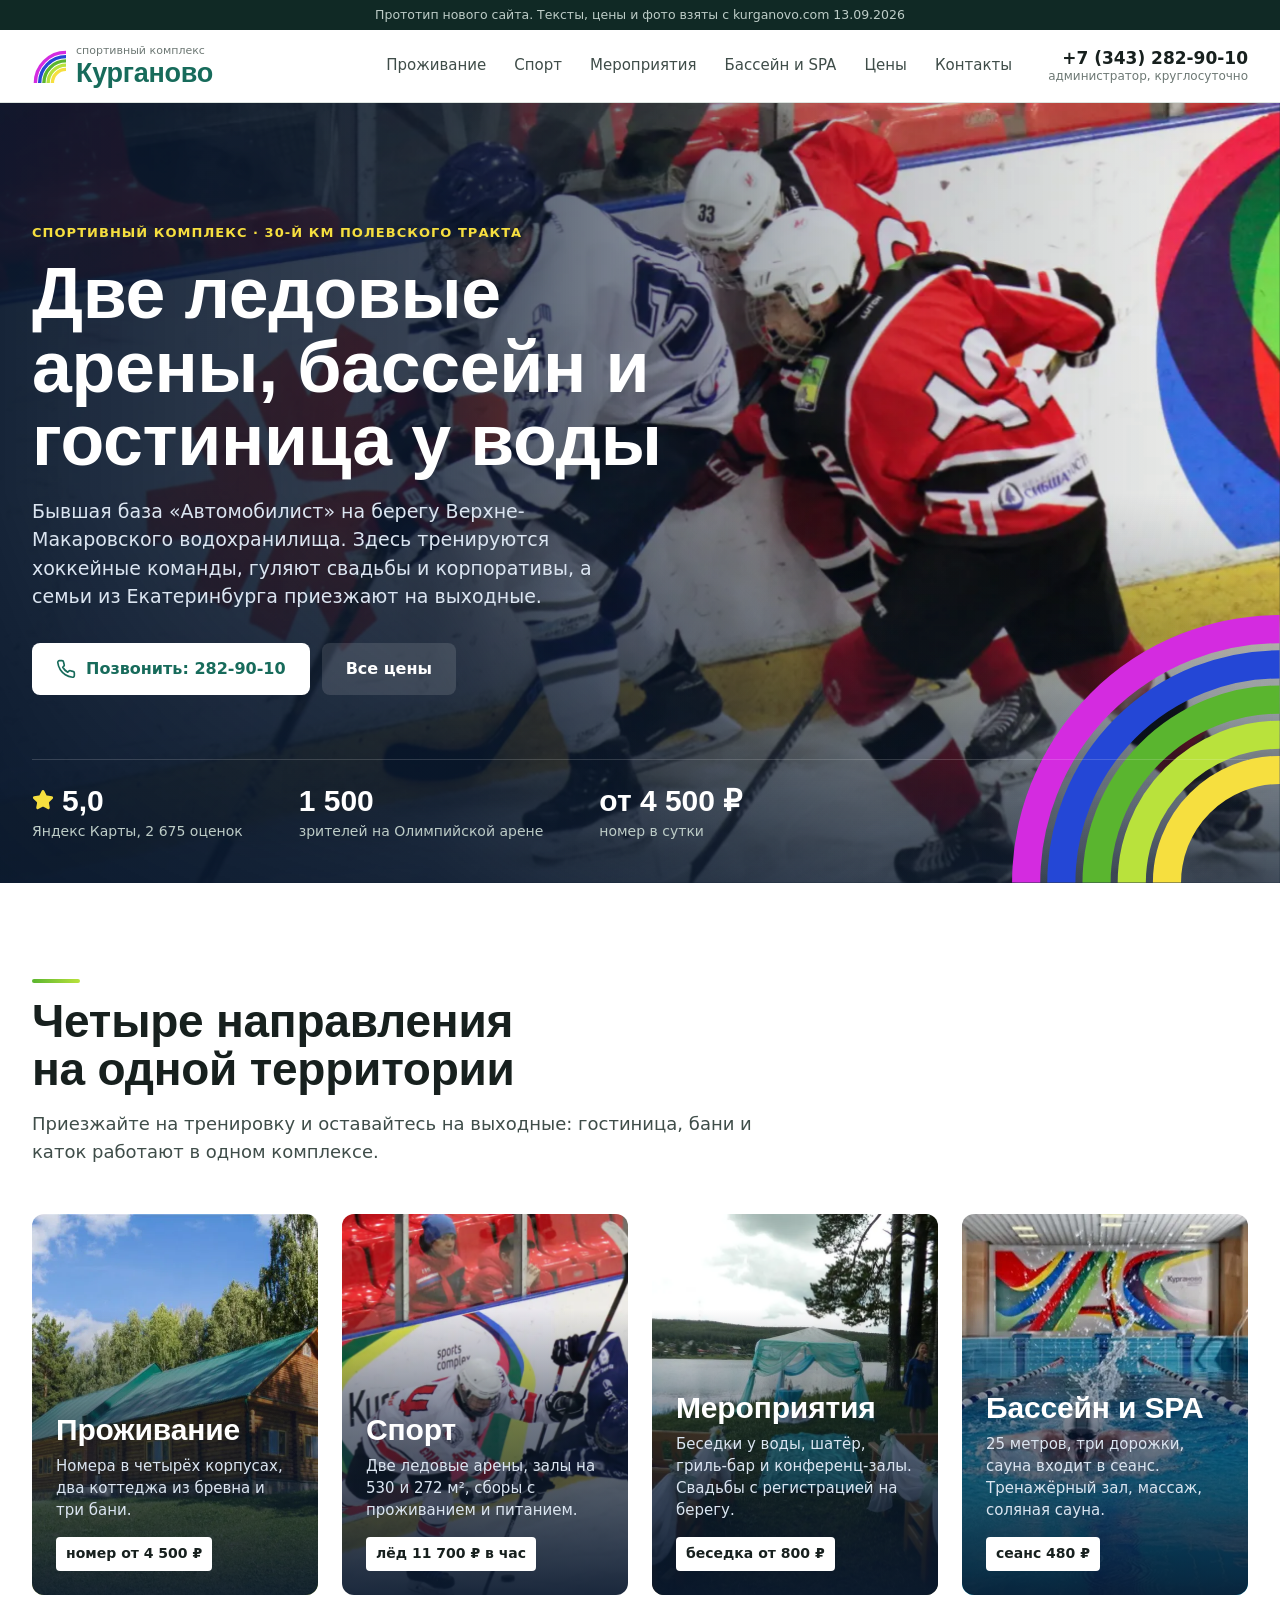
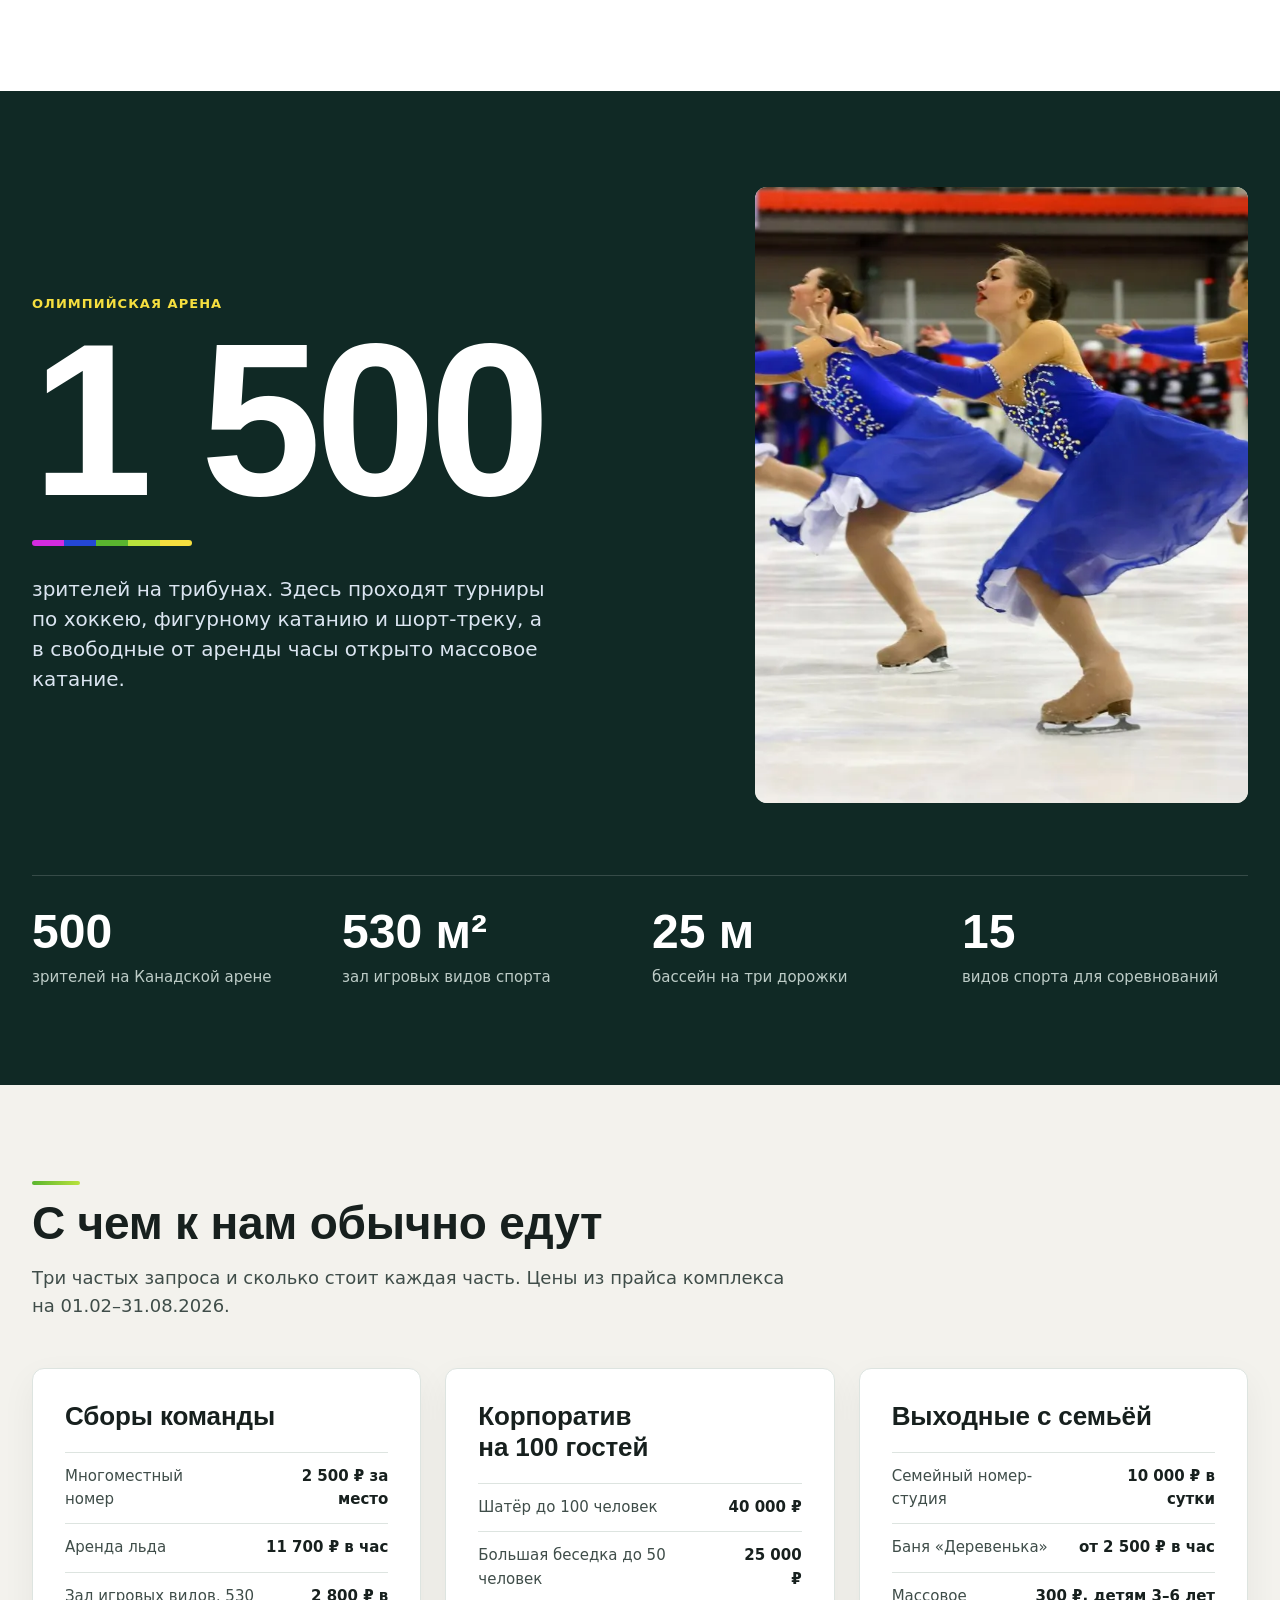
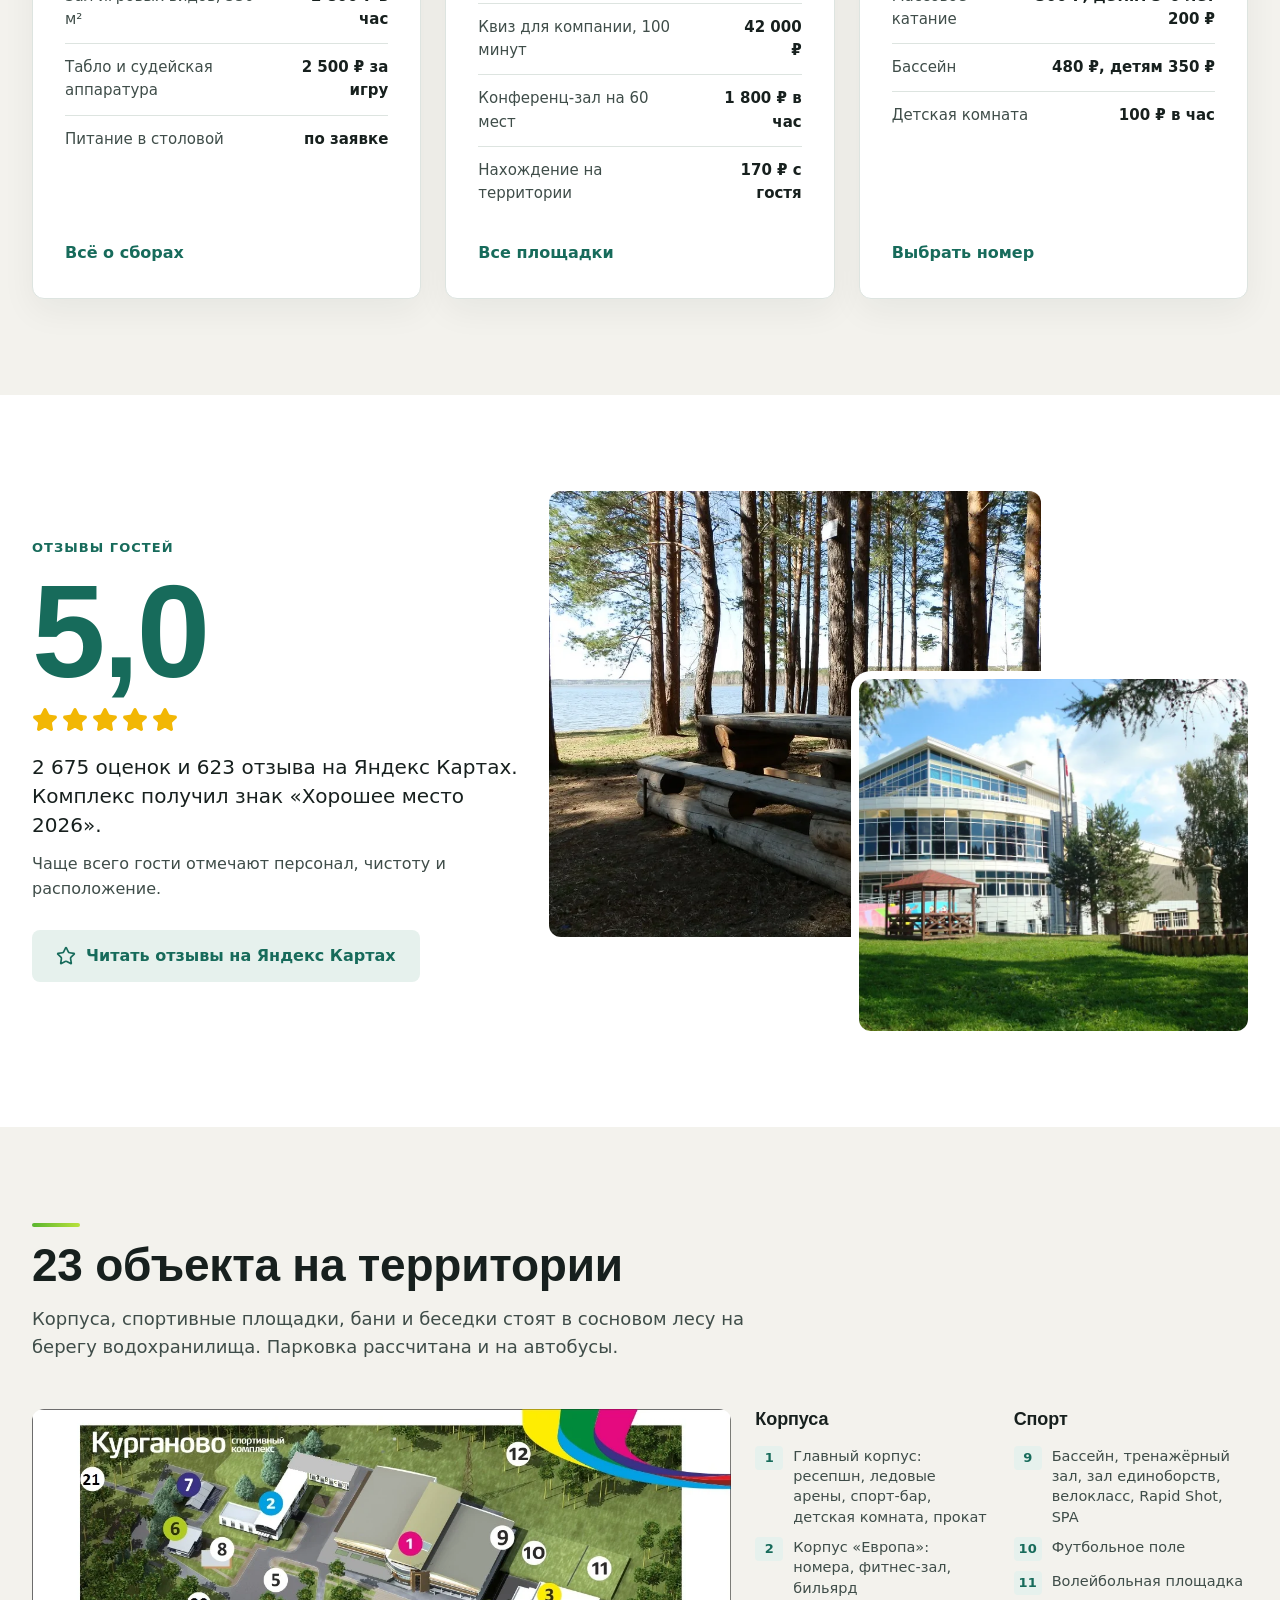
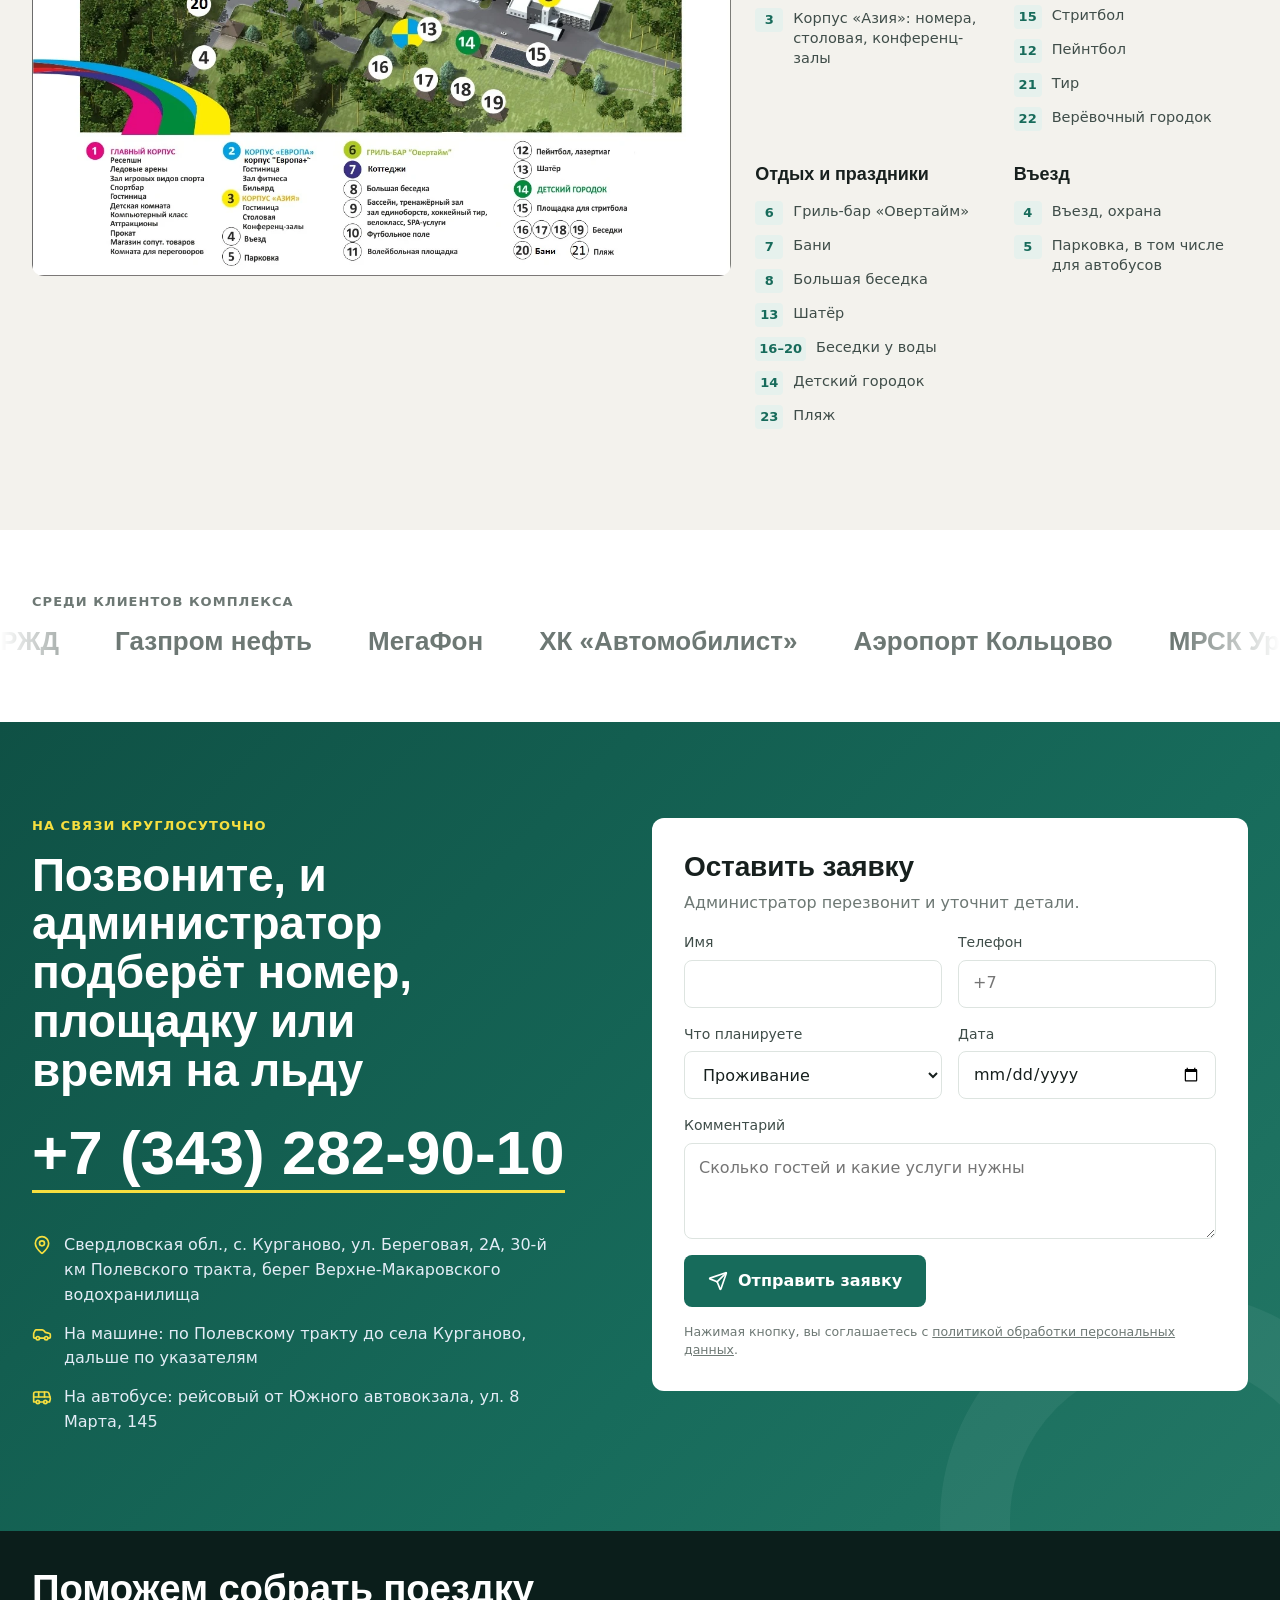
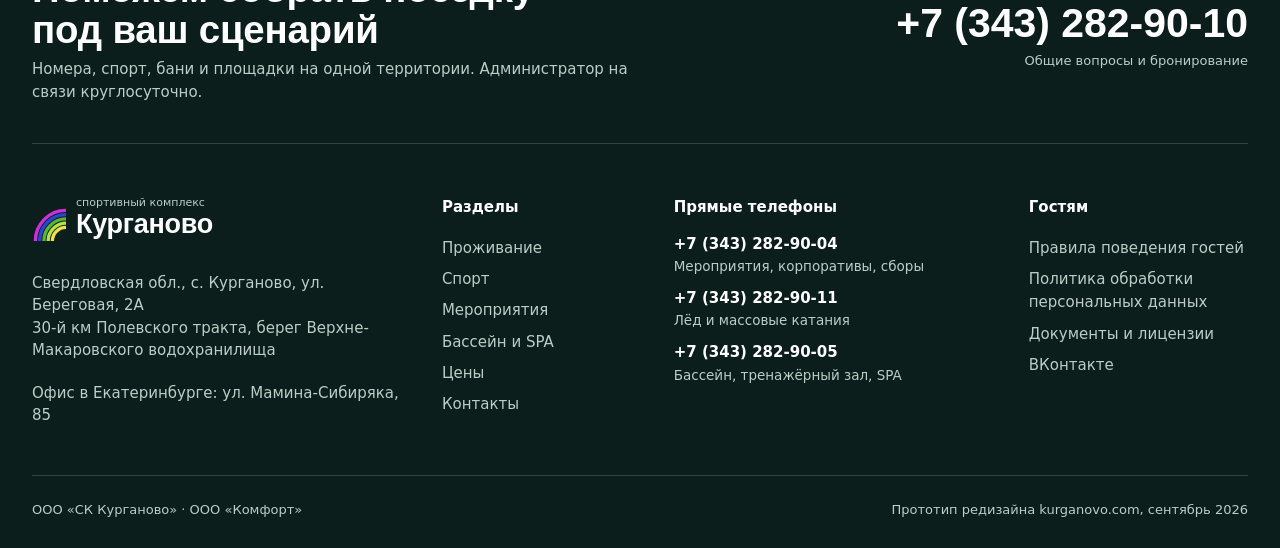
==== commit 9d8a8fa8: "visual polish: footer, palette and alignment" ====
--- a/index.html
+++ b/index.html
@@ -3,20 +3,20 @@
 <head>
 <meta charset="utf-8">
 <meta name="viewport" content="width=device-width,initial-scale=1">
-<title>Курганово — спортивный комплекс и база отдыха на Полевском тракте</title>
+<title>Курганово – спортивный комплекс и база отдыха на Полевском тракте</title>
 <meta name="description" content="Две ледовые арены, бассейн 25 м, гостиница, бани и площадки для праздников на берегу Верхне-Макаровского водохранилища.">
 <meta name="robots" content="noindex">
 <meta property="og:type" content="website">
 <meta property="og:site_name" content="Курганово">
 <meta property="og:url" content="https://halitcan777.github.io/kurganovo-prototype/">
-<meta property="og:title" content="Курганово — спортивный комплекс и база отдыха на Полевском тракте">
+<meta property="og:title" content="Курганово – спортивный комплекс и база отдыха на Полевском тракте">
 <meta property="og:description" content="Две ледовые арены, бассейн 25 м, гостиница, бани и площадки для праздников на берегу Верхне-Макаровского водохранилища.">
 <meta property="og:image" content="https://halitcan777.github.io/kurganovo-prototype/assets/img/og.jpg">
-<meta name="theme-color" content="#2365ae">
+<meta name="theme-color" content="#176b5b">
 <link rel="icon" href="assets/favicon.svg" type="image/svg+xml">
 <link rel="preload" href="assets/fonts/fira-sans-condensed-cyrillic-700-normal.woff2" as="font" type="font/woff2" crossorigin>
 <link rel="preload" href="assets/fonts/fira-sans-cyrillic-400-normal.woff2" as="font" type="font/woff2" crossorigin>
-<link rel="stylesheet" href="assets/site.css?v=mtzk4oza">
+<link rel="stylesheet" href="assets/site.css?v=mtzkxxt2">
 <script>document.documentElement.classList.add('js');if(/[?&]still/.test(location.search))document.documentElement.classList.add('still')</script>
 </head>
 <body>
@@ -145,16 +145,20 @@
 </main>
 <footer class="ftr">
   <div class="wrap">
-    <div class="g">
-      <div class="s4"><a class="logo" href="index.html" aria-label="Курганово, на главную"><svg class="ribbon logo-mark" viewBox="0 0 120 120" aria-hidden="true"><path d="M12 120A108 108 0 0 1 120 12" style="stroke:var(--rb1)"/><path d="M27 120A93 93 0 0 1 120 27" style="stroke:var(--rb2)"/><path d="M42 120A78 78 0 0 1 120 42" style="stroke:var(--rb3)"/><path d="M57 120A63 63 0 0 1 120 57" style="stroke:var(--rb4)"/><path d="M72 120A48 48 0 0 1 120 72" style="stroke:var(--rb5)"/></svg><span class="logo-t"><small>спортивный комплекс</small><b>Курганово</b></span></a><p class="ftr-addr">Свердловская обл., с. Курганово, ул. Береговая, 2А<br>30-й км Полевского тракта, берег Верхне-Макаровского водохранилища</p><p class="ftr-addr">Офис в Екатеринбурге: ул. Мамина-Сибиряка, 85</p></div>
-      <nav class="s2 ftr-col" aria-label="Разделы сайта"><b>Разделы</b><a href="prozhivanie.html">Проживание</a><a href="sport.html">Спорт</a><a href="meropriyatiya.html">Мероприятия</a><a href="bassein.html">Бассейн и SPA</a><a href="ceny.html">Цены</a><a href="kontakty.html">Контакты</a></nav>
-      <div class="s3"><b>Телефоны</b><div class="ftr-ph"><div><a href="tel:+73432829010">+7 (343) 282-90-10</a><span>Номера, коттеджи, бани</span></div><div><a href="tel:+73432829004">+7 (343) 282-90-04</a><span>Мероприятия, корпоративы, сборы</span></div><div><a href="tel:+73432829011">+7 (343) 282-90-11</a><span>Лёд и массовые катания</span></div><div><a href="tel:+73432829005">+7 (343) 282-90-05</a><span>Бассейн, тренажёрный зал, SPA</span></div></div></div>
-      <div class="s3 ftr-col"><b>Гостям</b><a href="https://www.kurganovo.com/content/docs/documentation/Informaziya_dlya_posetiteley/Pravila_povedeniya_gostey.pdf" target="_blank" rel="noopener">Правила поведения гостей</a><a href="https://www.kurganovo.com/content/docs/documentation/Politika_personalnih_dannih/Politika_obrabotki_personalnih_dannih.pdf" target="_blank" rel="noopener">Политика обработки персональных данных</a><a href="kontakty.html#dokumenty">Документы и лицензии</a><a href="https://vk.com/kurganovosk" target="_blank" rel="noopener">ВКонтакте</a></div>
+    <div class="ftr-top">
+      <div><h2>Поможем собрать поездку под ваш сценарий</h2><p>Номера, спорт, бани и площадки на одной территории. Администратор на связи круглосуточно.</p></div>
+      <div class="ftr-call"><a href="tel:+73432829010">+7 (343) 282-90-10</a><span>Общие вопросы и бронирование</span></div>
+    </div>
+    <div class="ftr-main">
+      <div><a class="logo" href="index.html" aria-label="Курганово, на главную"><svg class="ribbon logo-mark" viewBox="0 0 120 120" aria-hidden="true"><path d="M12 120A108 108 0 0 1 120 12" style="stroke:var(--rb1)"/><path d="M27 120A93 93 0 0 1 120 27" style="stroke:var(--rb2)"/><path d="M42 120A78 78 0 0 1 120 42" style="stroke:var(--rb3)"/><path d="M57 120A63 63 0 0 1 120 57" style="stroke:var(--rb4)"/><path d="M72 120A48 48 0 0 1 120 72" style="stroke:var(--rb5)"/></svg><span class="logo-t"><small>спортивный комплекс</small><b>Курганово</b></span></a><p class="ftr-addr">Свердловская обл., с. Курганово, ул. Береговая, 2А<br>30-й км Полевского тракта, берег Верхне-Макаровского водохранилища</p><p class="ftr-addr">Офис в Екатеринбурге: ул. Мамина-Сибиряка, 85</p></div>
+      <nav class="ftr-col" aria-label="Разделы сайта"><b>Разделы</b><a href="prozhivanie.html">Проживание</a><a href="sport.html">Спорт</a><a href="meropriyatiya.html">Мероприятия</a><a href="bassein.html">Бассейн и SPA</a><a href="ceny.html">Цены</a><a href="kontakty.html">Контакты</a></nav>
+      <div><b>Прямые телефоны</b><div class="ftr-ph"><div><a href="tel:+73432829004">+7 (343) 282-90-04</a><span>Мероприятия, корпоративы, сборы</span></div><div><a href="tel:+73432829011">+7 (343) 282-90-11</a><span>Лёд и массовые катания</span></div><div><a href="tel:+73432829005">+7 (343) 282-90-05</a><span>Бассейн, тренажёрный зал, SPA</span></div></div></div>
+      <div class="ftr-col"><b>Гостям</b><a href="https://www.kurganovo.com/content/docs/documentation/Informaziya_dlya_posetiteley/Pravila_povedeniya_gostey.pdf" target="_blank" rel="noopener">Правила поведения гостей</a><a href="https://www.kurganovo.com/content/docs/documentation/Politika_personalnih_dannih/Politika_obrabotki_personalnih_dannih.pdf" target="_blank" rel="noopener">Политика обработки персональных данных</a><a href="kontakty.html#dokumenty">Документы и лицензии</a><a href="https://vk.com/kurganovosk" target="_blank" rel="noopener">ВКонтакте</a></div>
     </div>
     <div class="ftr-bot"><span>ООО «СК Курганово» · ООО «Комфорт»</span><span>Прототип редизайна kurganovo.com, сентябрь 2026</span></div>
   </div>
 </footer>
 <div class="toast" role="status" aria-live="polite"></div>
-<script src="assets/app.js?v=mtzk4oza" defer></script>
+<script src="assets/app.js?v=mtzkxxt2" defer></script>
 </body>
 </html>
--- a/assets/site.css
+++ b/assets/site.css
@@ -11,10 +11,10 @@
 @font-face{font-family:'Fira Sans Condensed';font-style:normal;font-weight:700;font-display:swap;src:url(fonts/fira-sans-condensed-latin-700-normal.woff2) format('woff2');unicode-range:U+0000-00FF,U+0131,U+0152-0153,U+02BB-02BC,U+02C6,U+02DA,U+02DC,U+0304,U+0308,U+0329,U+2000-206F,U+20AC,U+20BD,U+2122,U+2191,U+2193,U+2212,U+2215,U+FEFF,U+FFFD}
 
 :root{
-  --brand:#2365ae; --brand-dk:#1a4f8c; --brand-tint:#e9f0f8;   /* синий логотипа */
-  --navy:#0d2240; --navy2:#16325a;
-  --ink:#111b27; --ink2:#3a4757; --ink3:#667283; --ink4:#98a2ae; --ink-inv:#b8c7d9;
-  --line:#dfe5ec; --line-inv:rgba(255,255,255,.16); --bg:#fff; --bg2:#f2f5f8;
+  --brand:#176b5b; --brand-dk:#0f5145; --brand-tint:#e6f1ed;
+  --navy:#102925; --navy2:#183a34;
+  --ink:#17201e; --ink2:#3f4d49; --ink3:#6d7874; --ink4:#9ca5a1; --ink-inv:#bdccc7;
+  --line:#dde4e0; --line-inv:rgba(255,255,255,.16); --bg:#fff; --bg2:#f3f2ed;
   --rb1:#d42be0; --rb2:#2447d6; --rb3:#5ab52f; --rb4:#b9e23c; --rb5:#f6df3f;   /* фирменная лента */
   --r1:4px; --r2:8px; --r3:12px;
   --gut:24px; --maxw:1280px; --hdr:72px;
@@ -56,7 +56,7 @@
 .btn:hover{background:var(--brand-dk)}
 .btn-light{background:#fff;color:var(--brand)} .btn-light:hover{background:var(--brand-tint)}
 .btn-ghost{background:rgba(255,255,255,.12);color:#fff} .btn-ghost:hover{background:rgba(255,255,255,.22)}
-.btn-tint{background:var(--brand-tint);color:var(--brand)} .btn-tint:hover{background:#dbe6f3}
+.btn-tint{background:var(--brand-tint);color:var(--brand)} .btn-tint:hover{background:#d6e8e1}
 .link{font-weight:600;color:var(--brand)} .link:hover{color:var(--brand-dk)}
 
 /* шапка */
@@ -95,6 +95,8 @@
 .bg2{background:var(--bg2)}
 .dark{background:var(--navy);color:#fff}
 .sec-head{max-width:780px;margin-bottom:48px}
+.sec-head h2{position:relative;padding-top:18px}
+.sec-head h2::before{content:'';position:absolute;top:0;left:0;width:48px;height:4px;border-radius:4px;background:linear-gradient(90deg,var(--rb3),var(--rb4))}
 .sec-head p{margin-top:16px;font-size:18px;color:var(--ink2);max-width:66ch}
 .dark .sec-head p{color:var(--ink-inv)}
 .g{display:grid;grid-template-columns:repeat(12,minmax(0,1fr));gap:var(--gut)}
@@ -166,7 +168,7 @@
 @media(max-width:900px){.stats{grid-template-columns:repeat(2,minmax(0,1fr));gap:32px var(--gut)}}
 
 /* карточки */
-.card{display:flex;flex-direction:column;padding:32px;border-radius:var(--r3);background:#fff}
+.card{display:flex;flex-direction:column;padding:32px;border:1px solid var(--line);border-radius:var(--r3);background:#fff;box-shadow:0 12px 34px rgba(16,41,37,.055)}
 .bg2 .card{background:#fff}
 .card h3{font-size:26px}
 .card > p{margin-top:12px;color:var(--ink2)}
@@ -207,7 +209,9 @@
 @keyframes mq{to{transform:translateX(-50%)}}
 
 /* заявка */
-.cta{background:var(--brand);color:#fff}
+.cta{position:relative;background:linear-gradient(135deg,var(--brand-dk),var(--brand) 62%,#237765);color:#fff;overflow:hidden}
+.cta::after{content:'';position:absolute;right:-120px;bottom:-220px;width:460px;height:460px;border:70px solid rgba(255,255,255,.055);border-radius:50%;pointer-events:none}
+.cta .wrap{position:relative;z-index:1;align-items:start}
 .cta h2{max-width:560px}
 .cta-phone{display:inline-block;margin-top:28px;font:700 clamp(40px,5vw,62px)/1 var(--f-head);font-variant-numeric:tabular-nums;border-bottom:3px solid var(--rb5);padding-bottom:6px}
 .cta-list{display:grid;gap:14px;margin-top:40px;max-width:520px;color:#e3ecf6}
@@ -228,7 +232,14 @@
 .toast.on{opacity:1;transform:translate(-50%,0)}
 
 /* подвал */
-.ftr{background:var(--navy);color:var(--ink-inv);padding-block:64px 28px;font-size:15px}
+.ftr{background:#0b1e1b;color:var(--ink-inv);padding-block:0 28px;font-size:15px}
+.ftr-top{display:grid;grid-template-columns:minmax(0,1.35fr) minmax(280px,.65fr);gap:32px;align-items:center;padding-block:38px;border-bottom:1px solid var(--line-inv)}
+.ftr-top h2{max-width:700px;color:#fff;font-size:clamp(28px,3vw,42px)}
+.ftr-top p{margin-top:8px;max-width:640px}
+.ftr-call{justify-self:end;text-align:right}
+.ftr-call a{display:block;color:#fff;font:700 clamp(28px,3.2vw,42px)/1 var(--f-head);font-variant-numeric:tabular-nums}
+.ftr-call span{display:block;margin-top:7px;font-size:13px}
+.ftr-main{display:grid;grid-template-columns:1.35fr .7fr 1.15fr .8fr;gap:40px;padding-block:52px 8px}
 .ftr .logo{color:#fff}
 .ftr .logo-t small{color:var(--ink-inv)}
 .ftr b{display:block;margin-bottom:14px;color:#fff;font-weight:600}
@@ -238,7 +249,8 @@
 .ftr-ph a{display:block;color:#fff;font-weight:600;font-variant-numeric:tabular-nums}
 .ftr-ph span{display:block;font-size:13.5px}
 .ftr-addr{margin-top:20px;line-height:1.5}
-.ftr-bot{display:flex;flex-wrap:wrap;justify-content:space-between;gap:8px 24px;margin-top:48px;padding-top:24px;border-top:1px solid var(--line-inv);font-size:13px}
+.ftr-bot{display:grid;grid-template-columns:1fr auto;align-items:end;gap:8px 24px;margin-top:40px;padding-top:24px;border-top:1px solid var(--line-inv);font-size:13px}
+.ftr-bot span:last-child{text-align:right}
 
 /* проживание */
 .filters{display:grid;gap:12px}
@@ -304,7 +316,7 @@
 .lad-top .lad-name span{color:var(--ink-inv)}
 .lad-top .lad-bar{background:rgba(255,255,255,.12)}
 .lad-top .lad-bar i{background:linear-gradient(90deg,var(--rb1),var(--rb2) 25%,var(--rb3) 50%,var(--rb4) 75%,var(--rb5))}
-.fcard{display:flex;flex-direction:column;border-radius:var(--r3);overflow:hidden;background:#fff}
+.fcard{display:flex;flex-direction:column;border:1px solid var(--line);border-radius:var(--r3);overflow:hidden;background:#fff;box-shadow:0 12px 34px rgba(16,41,37,.055)}
 .fcard .ph{border-radius:0}
 .fcard-b{display:flex;flex-direction:column;flex:1;padding:28px}
 .fcard h3{font-size:26px}
@@ -354,7 +366,7 @@
 .infocard h3{font-size:24px}
 
 /* контакты */
-.callcard{padding:32px;border-radius:var(--r3);background:var(--brand);color:#fff}
+.callcard{padding:32px;border-radius:var(--r3);background:linear-gradient(145deg,var(--brand-dk),var(--brand));color:#fff}
 .callcard p{color:#dbe6f3}
 .callcard .cta-phone{margin-top:12px;font-size:clamp(36px,4vw,52px)}
 .callcard .btn{margin-top:28px}
@@ -385,6 +397,8 @@
   .ladder li{grid-template-columns:100px minmax(0,1fr)}
   .lad-price{grid-column:2;text-align:left}
   .collage{aspect-ratio:7/5.6}
+  .ftr-top{grid-template-columns:1fr}.ftr-call{justify-self:start;text-align:left}
+  .ftr-main{grid-template-columns:1fr 1fr}
 }
 @media(max-width:680px){
   .wrap{padding-inline:16px}
@@ -433,7 +447,8 @@
   .rate-num{font-size:104px}
   .collage{grid-template-columns:1fr;grid-template-rows:none;aspect-ratio:auto;gap:16px}
   .collage .c1,.collage .c2{grid-column:auto;grid-row:auto;aspect-ratio:4/3;box-shadow:none}
-  .ftr-bot{flex-direction:column}
+  .ftr-main{grid-template-columns:1fr;gap:34px}
+  .ftr-bot{grid-template-columns:1fr}.ftr-bot span:last-child{text-align:left}
 }
 @media (prefers-reduced-motion:reduce){
   .hero-img,.marquee-track{animation:none}
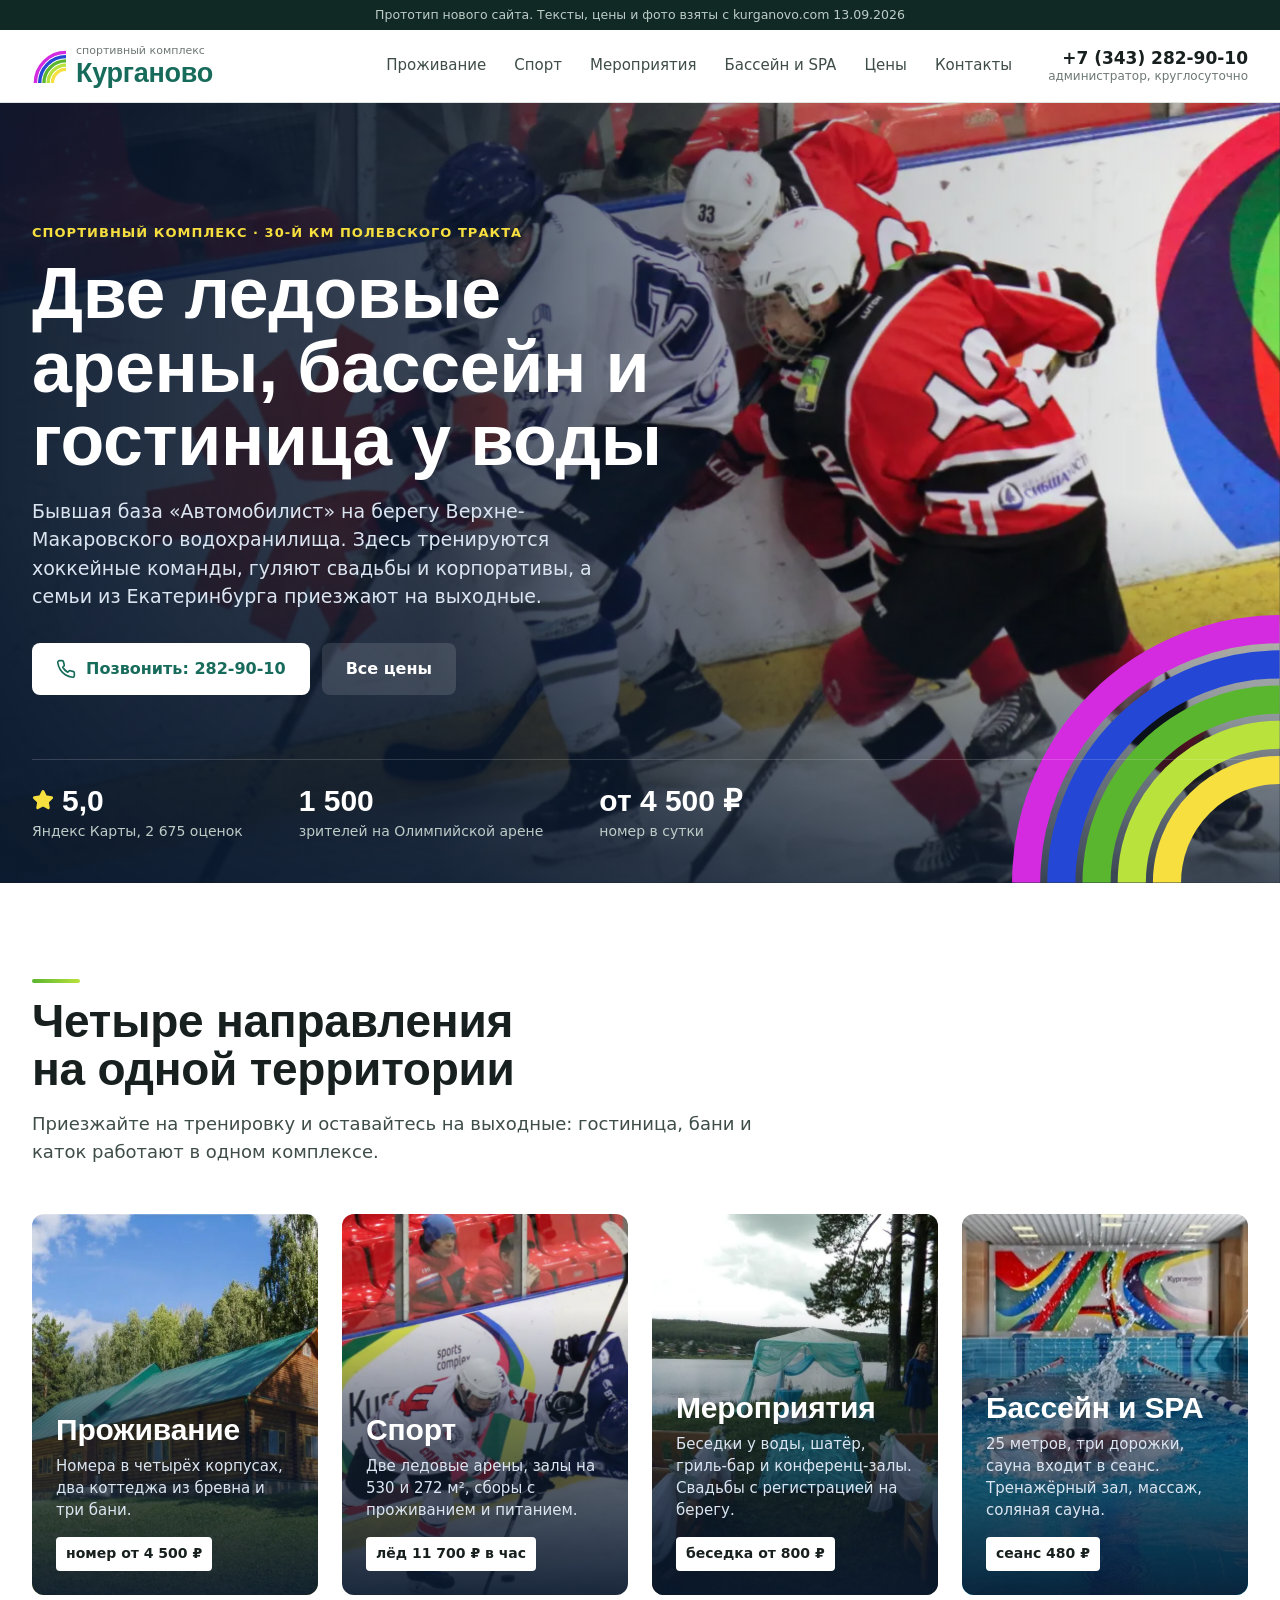
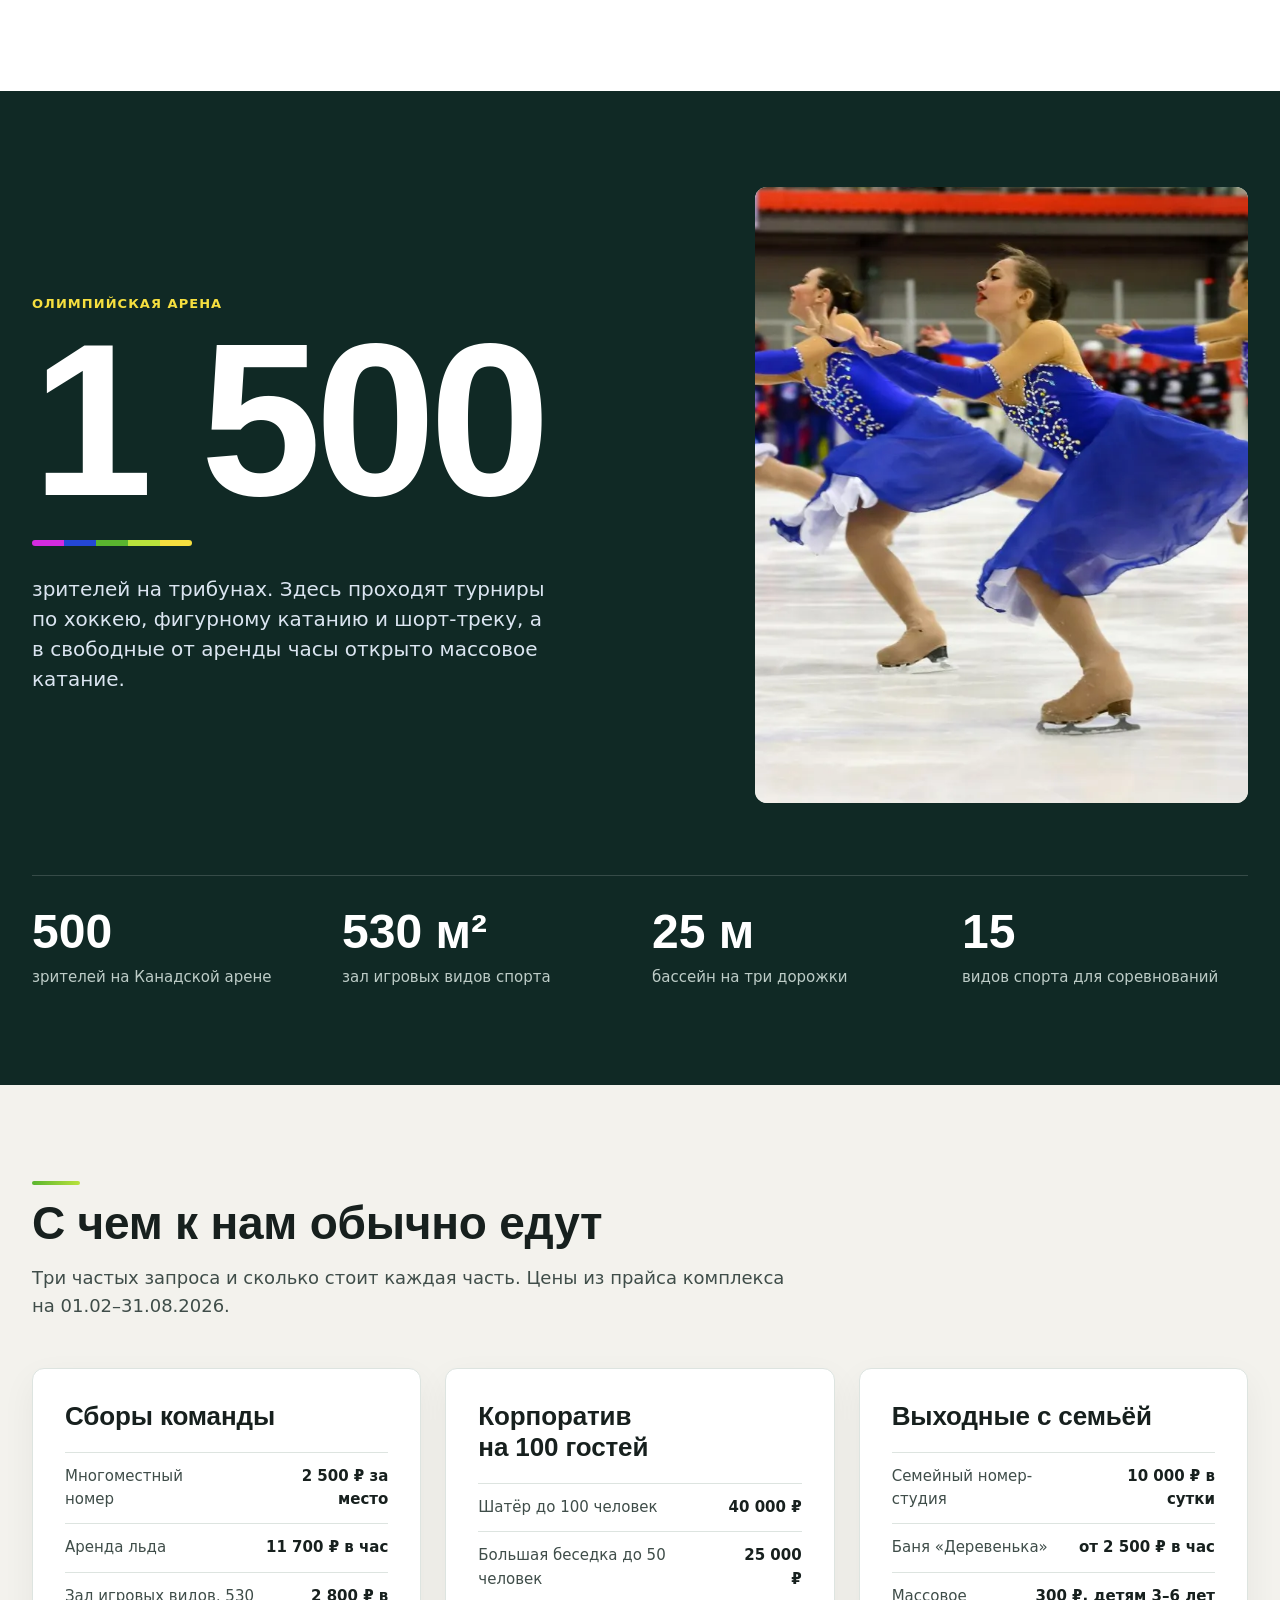
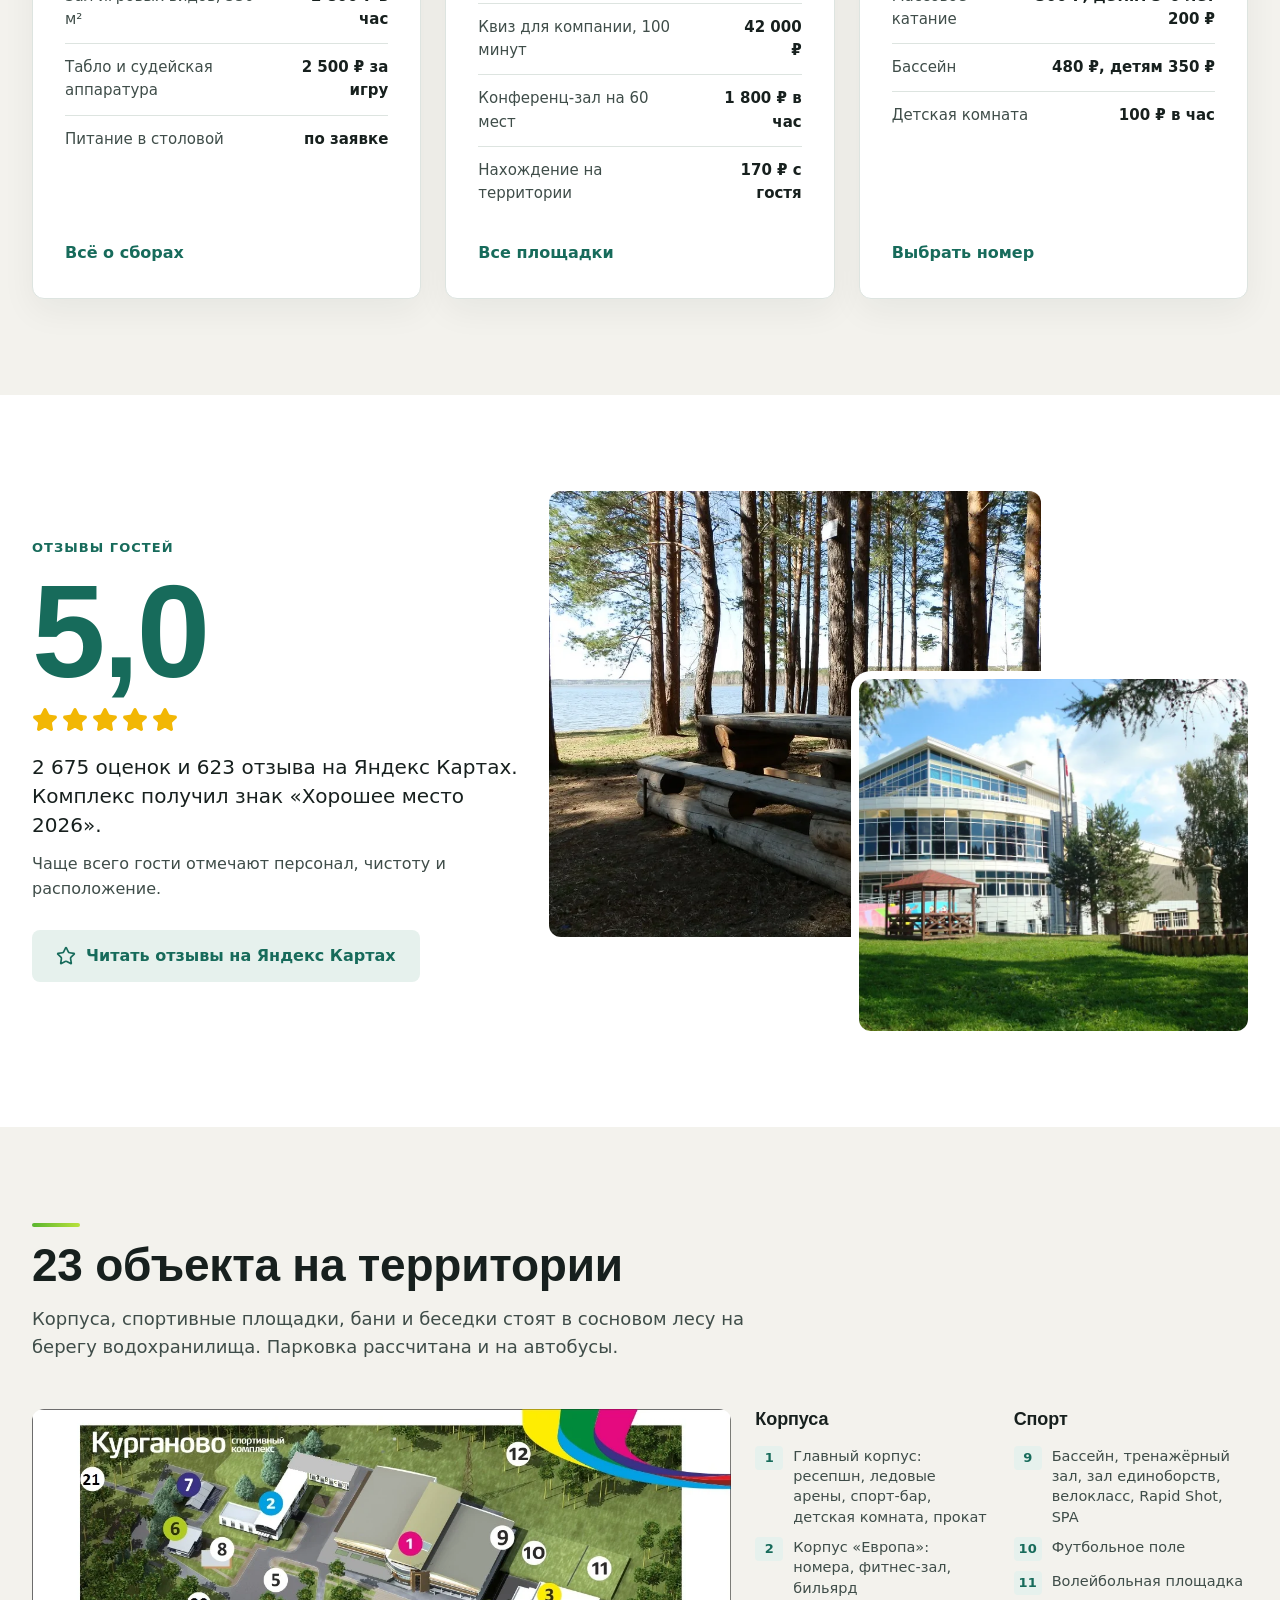
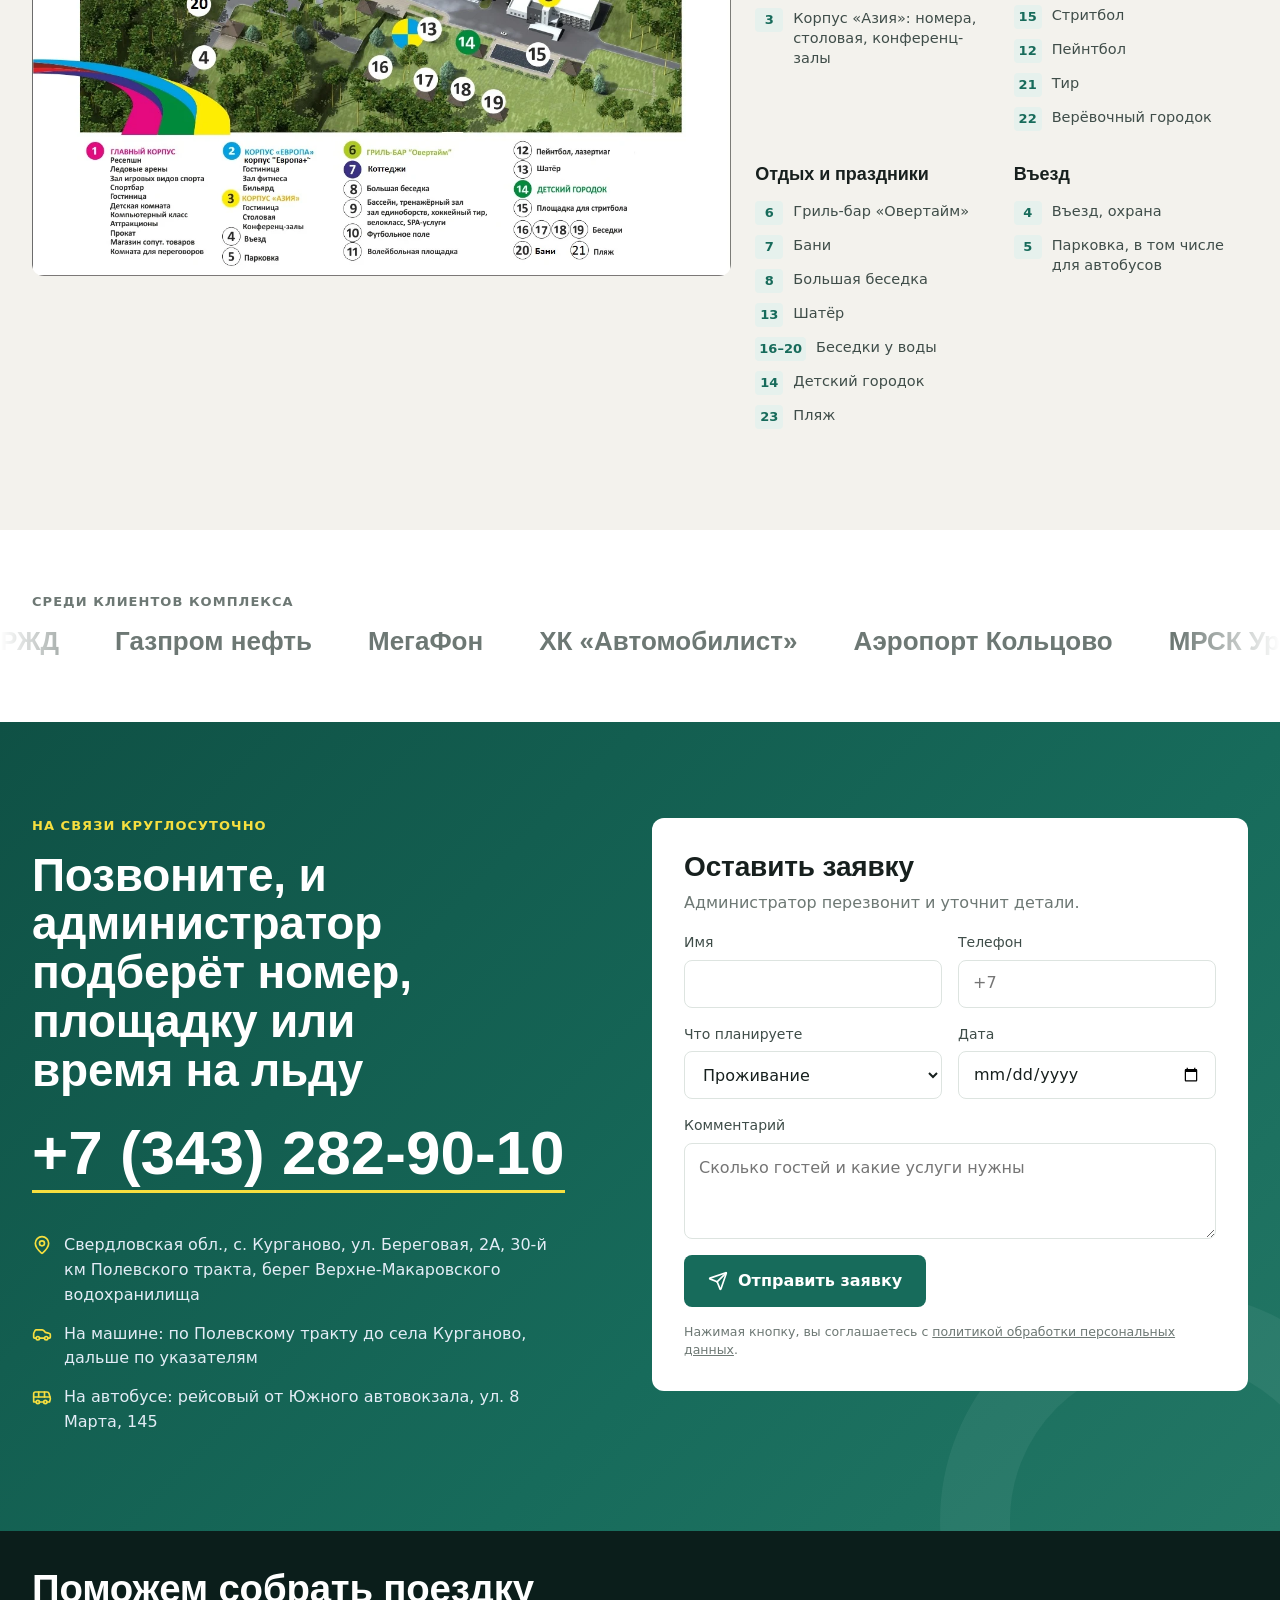
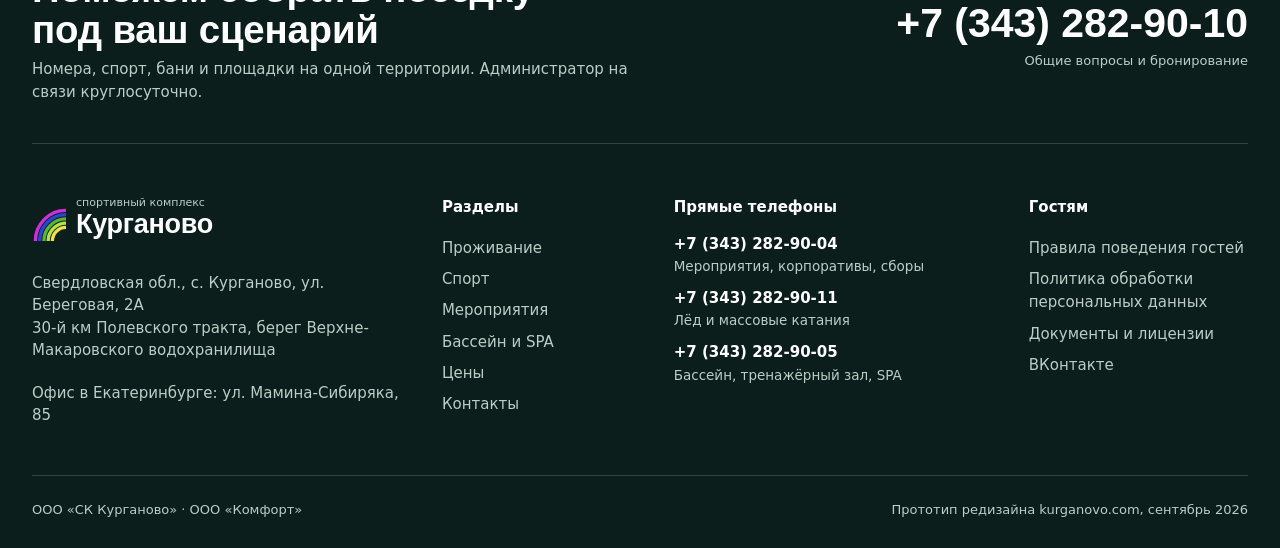
==== commit 65d6bee4: "ci: switch Pages deployment to workflow" ====
--- a/index.html
+++ b/index.html
@@ -16,7 +16,7 @@
 <link rel="icon" href="assets/favicon.svg" type="image/svg+xml">
 <link rel="preload" href="assets/fonts/fira-sans-condensed-cyrillic-700-normal.woff2" as="font" type="font/woff2" crossorigin>
 <link rel="preload" href="assets/fonts/fira-sans-cyrillic-400-normal.woff2" as="font" type="font/woff2" crossorigin>
-<link rel="stylesheet" href="assets/site.css?v=mtzkxxt2">
+<link rel="stylesheet" href="assets/site.css?v=mtzlmu99">
 <script>document.documentElement.classList.add('js');if(/[?&]still/.test(location.search))document.documentElement.classList.add('still')</script>
 </head>
 <body>
@@ -159,6 +159,6 @@
   </div>
 </footer>
 <div class="toast" role="status" aria-live="polite"></div>
-<script src="assets/app.js?v=mtzkxxt2" defer></script>
+<script src="assets/app.js?v=mtzlmu99" defer></script>
 </body>
 </html>
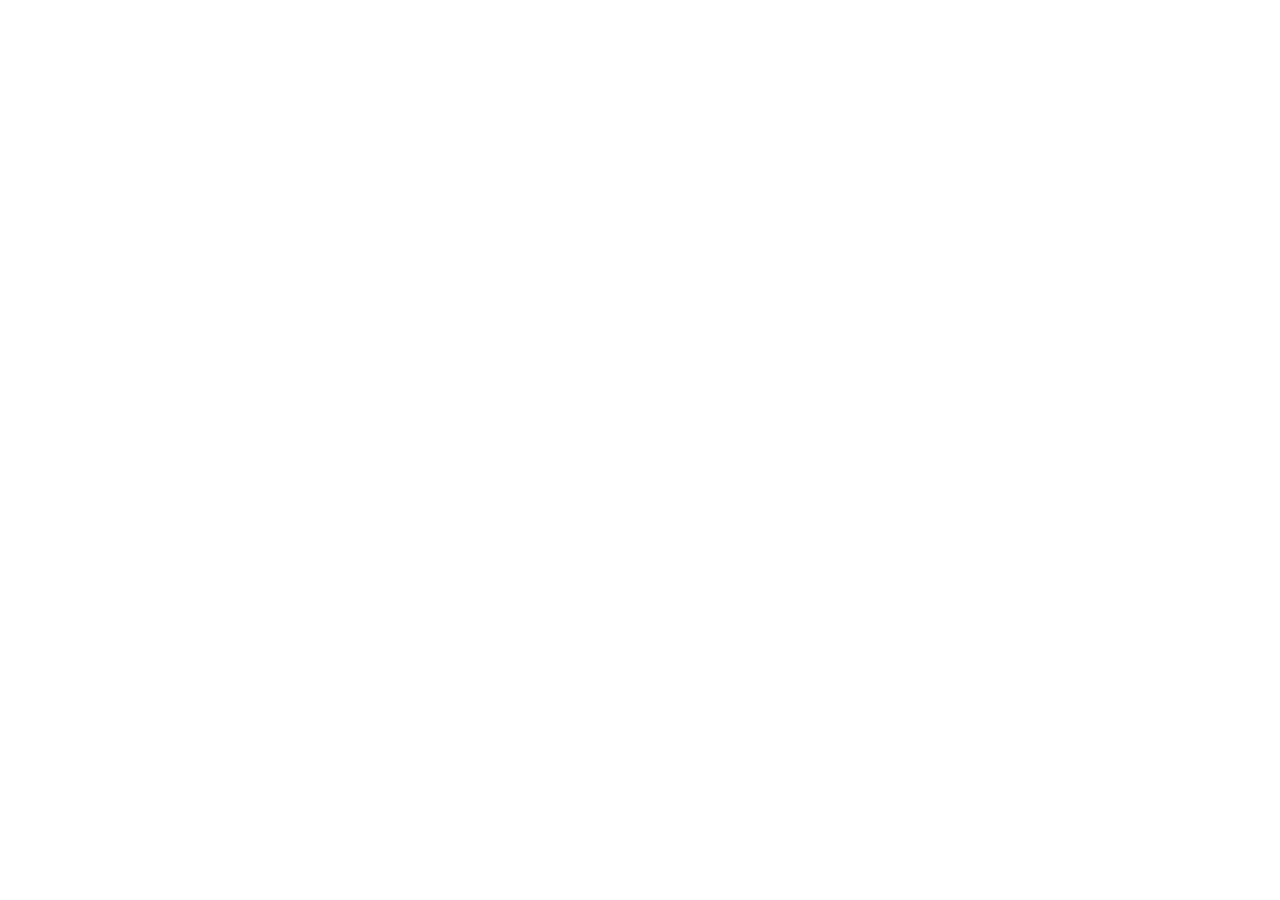
==== commit 27fe8cb5: "Redirect to kurganovo-redesign" ====
--- a/index.html
+++ b/index.html
@@ -1,164 +1 @@
-<!doctype html>
-<html lang="ru">
-<head>
-<meta charset="utf-8">
-<meta name="viewport" content="width=device-width,initial-scale=1">
-<title>Курганово – спортивный комплекс и база отдыха на Полевском тракте</title>
-<meta name="description" content="Две ледовые арены, бассейн 25 м, гостиница, бани и площадки для праздников на берегу Верхне-Макаровского водохранилища.">
-<meta name="robots" content="noindex">
-<meta property="og:type" content="website">
-<meta property="og:site_name" content="Курганово">
-<meta property="og:url" content="https://halitcan777.github.io/kurganovo-prototype/">
-<meta property="og:title" content="Курганово – спортивный комплекс и база отдыха на Полевском тракте">
-<meta property="og:description" content="Две ледовые арены, бассейн 25 м, гостиница, бани и площадки для праздников на берегу Верхне-Макаровского водохранилища.">
-<meta property="og:image" content="https://halitcan777.github.io/kurganovo-prototype/assets/img/og.jpg">
-<meta name="theme-color" content="#176b5b">
-<link rel="icon" href="assets/favicon.svg" type="image/svg+xml">
-<link rel="preload" href="assets/fonts/fira-sans-condensed-cyrillic-700-normal.woff2" as="font" type="font/woff2" crossorigin>
-<link rel="preload" href="assets/fonts/fira-sans-cyrillic-400-normal.woff2" as="font" type="font/woff2" crossorigin>
-<link rel="stylesheet" href="assets/site.css?v=mtzlmu99">
-<script>document.documentElement.classList.add('js');if(/[?&]still/.test(location.search))document.documentElement.classList.add('still')</script>
-</head>
-<body>
-<div class="progress" aria-hidden="true"></div>
-<div class="proto">Прототип нового сайта. Тексты, цены и фото взяты с kurganovo.com 13.09.2026</div>
-<header class="hdr">
-  <div class="wrap hdr-in">
-    <a class="logo" href="index.html" aria-label="Курганово, на главную"><svg class="ribbon logo-mark" viewBox="0 0 120 120" aria-hidden="true"><path d="M12 120A108 108 0 0 1 120 12" style="stroke:var(--rb1)"/><path d="M27 120A93 93 0 0 1 120 27" style="stroke:var(--rb2)"/><path d="M42 120A78 78 0 0 1 120 42" style="stroke:var(--rb3)"/><path d="M57 120A63 63 0 0 1 120 57" style="stroke:var(--rb4)"/><path d="M72 120A48 48 0 0 1 120 72" style="stroke:var(--rb5)"/></svg><span class="logo-t"><small>спортивный комплекс</small><b>Курганово</b></span></a>
-    <nav class="nav" aria-label="Разделы"><a href="prozhivanie.html">Проживание</a><a href="sport.html">Спорт</a><a href="meropriyatiya.html">Мероприятия</a><a href="bassein.html">Бассейн и SPA</a><a href="ceny.html">Цены</a><a href="kontakty.html">Контакты</a></nav>
-    <a class="hdr-phone" href="tel:+73432829010"><span class="ph-long">+7 (343) 282-90-10</span><span class="ph-short">282-90-10</span><small>администратор, круглосуточно</small></a>
-    <button class="burger" type="button" aria-label="Меню" aria-expanded="false" aria-controls="drawer"><svg class="ic i-menu" viewBox="0 0 24 24" aria-hidden="true"><line x1="4" x2="20" y1="12" y2="12" /> <line x1="4" x2="20" y1="6" y2="6" /> <line x1="4" x2="20" y1="18" y2="18" /></svg><svg class="ic i-x" viewBox="0 0 24 24" aria-hidden="true"><path d="M18 6 6 18" /> <path d="m6 6 12 12" /></svg></button>
-  </div>
-  <nav class="drawer" id="drawer" hidden aria-label="Меню"><a href="prozhivanie.html">Проживание</a><a href="sport.html">Спорт</a><a href="meropriyatiya.html">Мероприятия</a><a href="bassein.html">Бассейн и SPA</a><a href="ceny.html">Цены</a><a href="kontakty.html">Контакты</a><a class="btn" href="tel:+73432829010"><svg class="ic" viewBox="0 0 24 24" aria-hidden="true"><path d="M22 16.92v3a2 2 0 0 1-2.18 2 19.79 19.79 0 0 1-8.63-3.07 19.5 19.5 0 0 1-6-6 19.79 19.79 0 0 1-3.07-8.67A2 2 0 0 1 4.11 2h3a2 2 0 0 1 2 1.72 12.84 12.84 0 0 0 .7 2.81 2 2 0 0 1-.45 2.11L8.09 9.91a16 16 0 0 0 6 6l1.27-1.27a2 2 0 0 1 2.11-.45 12.84 12.84 0 0 0 2.81.7A2 2 0 0 1 22 16.92z" /></svg>Позвонить: 282-90-10</a></nav>
-</header>
-<main>
-<section class="hero">
-  <img src="assets/img/hockey.webp" alt="Хоккейный матч у борта с фирменной лентой комплекса" class="hero-img" style="object-position:72% 40%" fetchpriority="high" decoding="async">
-  <svg class="ribbon ribbon-deco" viewBox="0 0 120 120" aria-hidden="true"><path d="M12 120A108 108 0 0 1 120 12" style="stroke:var(--rb1)"/><path d="M27 120A93 93 0 0 1 120 27" style="stroke:var(--rb2)"/><path d="M42 120A78 78 0 0 1 120 42" style="stroke:var(--rb3)"/><path d="M57 120A63 63 0 0 1 120 57" style="stroke:var(--rb4)"/><path d="M72 120A48 48 0 0 1 120 72" style="stroke:var(--rb5)"/></svg>
-  <div class="wrap">
-    <p class="kicker">Спортивный комплекс · 30-й км Полевского тракта</p>
-    <h1>Две ледовые арены, бассейн и гостиница у воды</h1>
-    <p class="hero-lead">Бывшая база «Автомобилист» на берегу Верхне-Макаровского водохранилища. Здесь тренируются хоккейные команды, гуляют свадьбы и корпоративы, а семьи из Екатеринбурга приезжают на выходные.</p>
-    <div class="hero-cta">
-      <a class="btn btn-light" href="tel:+73432829010"><svg class="ic" viewBox="0 0 24 24" aria-hidden="true"><path d="M22 16.92v3a2 2 0 0 1-2.18 2 19.79 19.79 0 0 1-8.63-3.07 19.5 19.5 0 0 1-6-6 19.79 19.79 0 0 1-3.07-8.67A2 2 0 0 1 4.11 2h3a2 2 0 0 1 2 1.72 12.84 12.84 0 0 0 .7 2.81 2 2 0 0 1-.45 2.11L8.09 9.91a16 16 0 0 0 6 6l1.27-1.27a2 2 0 0 1 2.11-.45 12.84 12.84 0 0 0 2.81.7A2 2 0 0 1 22 16.92z" /></svg>Позвонить: 282-90-10</a>
-      <a class="btn btn-ghost" href="ceny.html">Все цены</a>
-    </div>
-    <div class="hero-facts">
-      <div><b><svg class="ic" viewBox="0 0 24 24" aria-hidden="true"><path d="M11.525 2.295a.53.53 0 0 1 .95 0l2.31 4.679a2.123 2.123 0 0 0 1.595 1.16l5.166.756a.53.53 0 0 1 .294.904l-3.736 3.638a2.123 2.123 0 0 0-.611 1.878l.882 5.14a.53.53 0 0 1-.771.56l-4.618-2.428a2.122 2.122 0 0 0-1.973 0L6.396 21.01a.53.53 0 0 1-.77-.56l.881-5.139a2.122 2.122 0 0 0-.611-1.879L2.16 9.795a.53.53 0 0 1 .294-.906l5.165-.755a2.122 2.122 0 0 0 1.597-1.16z" /></svg>5,0</b><small>Яндекс Карты, 2 675 оценок</small></div>
-      <div><b>1 500</b><small>зрителей на Олимпийской арене</small></div>
-      <div><b>от 4 500 ₽</b><small>номер в сутки</small></div>
-    </div>
-  </div>
-</section>
-
-<section class="sec">
-  <div class="wrap">
-    <div class="sec-head rv"><h2>Четыре направления на одной территории</h2><p>Приезжайте на тренировку и оставайтесь на выходные: гостиница, бани и каток работают в одном комплексе.</p></div>
-    <div class="tiles"><a class="tile rv" href="prozhivanie.html"><img src="assets/img/cottage.webp" alt="Коттедж из оцилиндрованного бревна" style="object-position:60% 50%" loading="lazy" decoding="async"><div class="tile-b"><h3>Проживание</h3><p>Номера в четырёх корпусах, два коттеджа из бревна и три бани.</p><span class="tile-price">номер от 4 500 ₽</span></div></a><a class="tile rv" href="sport.html"><img src="assets/img/hockey-2.webp" alt="Хоккейный матч на арене комплекса" style="object-position:38% 50%" loading="lazy" decoding="async"><div class="tile-b"><h3>Спорт</h3><p>Две ледовые арены, залы на 530 и 272 м², сборы с проживанием и питанием.</p><span class="tile-price">лёд 11 700 ₽ в час</span></div></a><a class="tile rv" href="meropriyatiya.html"><img src="assets/img/wedding.webp" alt="Выездная регистрация на берегу водохранилища" style="object-position:45% 50%" loading="lazy" decoding="async"><div class="tile-b"><h3>Мероприятия</h3><p>Беседки у воды, шатёр, гриль-бар и конференц-залы. Свадьбы с регистрацией на берегу.</p><span class="tile-price">беседка от 800 ₽</span></div></a><a class="tile rv" href="bassein.html"><img src="assets/img/pool-swim.webp" alt="Пловец на дорожке бассейна" style="object-position:50% 60%" loading="lazy" decoding="async"><div class="tile-b"><h3>Бассейн и SPA</h3><p>25 метров, три дорожки, сауна входит в сеанс. Тренажёрный зал, массаж, соляная сауна.</p><span class="tile-price">сеанс 480 ₽</span></div></a></div>
-  </div>
-</section>
-
-<section class="sec peak">
-  <div class="wrap">
-    <div class="g peak-g">
-      <div class="s7 rv">
-        <p class="kicker">Олимпийская арена</p>
-        <div class="peak-num" data-count="1500">1 500</div>
-        <span class="stripe" aria-hidden="true"><i></i><i></i><i></i><i></i><i></i></span>
-        <p class="peak-lead">зрителей на трибунах. Здесь проходят турниры по хоккею, фигурному катанию и шорт-треку, а в свободные от аренды часы открыто массовое катание.</p>
-      </div>
-      <div class="s5 rv"><div class="ph ar45"><img src="assets/img/skating.webp" alt="Синхронное катание на арене комплекса" style="object-position:60% 50%" loading="lazy" decoding="async"></div></div>
-    </div>
-    <div class="stats rv">
-      <div><b data-count="500">500</b><small>зрителей на Канадской арене</small></div>
-      <div><b><span data-count="530">530</span> м²</b><small>зал игровых видов спорта</small></div>
-      <div><b><span data-count="25">25</span> м</b><small>бассейн на три дорожки</small></div>
-      <div><b data-count="15">15</b><small>видов спорта для соревнований</small></div>
-    </div>
-  </div>
-</section>
-
-<section class="sec bg2">
-  <div class="wrap">
-    <div class="sec-head rv"><h2>С чем к нам обычно едут</h2><p>Три частых запроса и сколько стоит каждая часть. Цены из прайса комплекса на 01.02–31.08.2026.</p></div>
-    <div class="g"><article class="card s4 rv"><h3>Сборы команды</h3><ul class="plist"><li><span>Многоместный номер</span><span>2 500 ₽ за место</span></li><li><span>Аренда льда</span><span>11 700 ₽ в час</span></li><li><span>Зал игровых видов, 530 м²</span><span>2 800 ₽ в час</span></li><li><span>Табло и судейская аппаратура</span><span>2 500 ₽ за игру</span></li><li><span>Питание в столовой</span><span>по заявке</span></li></ul><a class="link" href="sport.html">Всё о сборах</a></article><article class="card s4 rv"><h3>Корпоратив на 100 гостей</h3><ul class="plist"><li><span>Шатёр до 100 человек</span><span>40 000 ₽</span></li><li><span>Большая беседка до 50 человек</span><span>25 000 ₽</span></li><li><span>Квиз для компании, 100 минут</span><span>42 000 ₽</span></li><li><span>Конференц-зал на 60 мест</span><span>1 800 ₽ в час</span></li><li><span>Нахождение на территории</span><span>170 ₽ с гостя</span></li></ul><a class="link" href="meropriyatiya.html">Все площадки</a></article><article class="card s4 rv"><h3>Выходные с семьёй</h3><ul class="plist"><li><span>Семейный номер-студия</span><span>10 000 ₽ в сутки</span></li><li><span>Баня «Деревенька»</span><span>от 2 500 ₽ в час</span></li><li><span>Массовое катание</span><span>300 ₽, детям 3–6 лет 200 ₽</span></li><li><span>Бассейн</span><span>480 ₽, детям 350 ₽</span></li><li><span>Детская комната</span><span>100 ₽ в час</span></li></ul><a class="link" href="prozhivanie.html">Выбрать номер</a></article></div>
-  </div>
-</section>
-
-<section class="sec">
-  <div class="wrap g rating">
-    <div class="s5 rv">
-      <p class="kicker">Отзывы гостей</p>
-      <div class="rate-num">5,0</div>
-      <div class="stars" aria-label="Пять звёзд из пяти"><svg class="ic" viewBox="0 0 24 24" aria-hidden="true"><path d="M11.525 2.295a.53.53 0 0 1 .95 0l2.31 4.679a2.123 2.123 0 0 0 1.595 1.16l5.166.756a.53.53 0 0 1 .294.904l-3.736 3.638a2.123 2.123 0 0 0-.611 1.878l.882 5.14a.53.53 0 0 1-.771.56l-4.618-2.428a2.122 2.122 0 0 0-1.973 0L6.396 21.01a.53.53 0 0 1-.77-.56l.881-5.139a2.122 2.122 0 0 0-.611-1.879L2.16 9.795a.53.53 0 0 1 .294-.906l5.165-.755a2.122 2.122 0 0 0 1.597-1.16z" /></svg><svg class="ic" viewBox="0 0 24 24" aria-hidden="true"><path d="M11.525 2.295a.53.53 0 0 1 .95 0l2.31 4.679a2.123 2.123 0 0 0 1.595 1.16l5.166.756a.53.53 0 0 1 .294.904l-3.736 3.638a2.123 2.123 0 0 0-.611 1.878l.882 5.14a.53.53 0 0 1-.771.56l-4.618-2.428a2.122 2.122 0 0 0-1.973 0L6.396 21.01a.53.53 0 0 1-.77-.56l.881-5.139a2.122 2.122 0 0 0-.611-1.879L2.16 9.795a.53.53 0 0 1 .294-.906l5.165-.755a2.122 2.122 0 0 0 1.597-1.16z" /></svg><svg class="ic" viewBox="0 0 24 24" aria-hidden="true"><path d="M11.525 2.295a.53.53 0 0 1 .95 0l2.31 4.679a2.123 2.123 0 0 0 1.595 1.16l5.166.756a.53.53 0 0 1 .294.904l-3.736 3.638a2.123 2.123 0 0 0-.611 1.878l.882 5.14a.53.53 0 0 1-.771.56l-4.618-2.428a2.122 2.122 0 0 0-1.973 0L6.396 21.01a.53.53 0 0 1-.77-.56l.881-5.139a2.122 2.122 0 0 0-.611-1.879L2.16 9.795a.53.53 0 0 1 .294-.906l5.165-.755a2.122 2.122 0 0 0 1.597-1.16z" /></svg><svg class="ic" viewBox="0 0 24 24" aria-hidden="true"><path d="M11.525 2.295a.53.53 0 0 1 .95 0l2.31 4.679a2.123 2.123 0 0 0 1.595 1.16l5.166.756a.53.53 0 0 1 .294.904l-3.736 3.638a2.123 2.123 0 0 0-.611 1.878l.882 5.14a.53.53 0 0 1-.771.56l-4.618-2.428a2.122 2.122 0 0 0-1.973 0L6.396 21.01a.53.53 0 0 1-.77-.56l.881-5.139a2.122 2.122 0 0 0-.611-1.879L2.16 9.795a.53.53 0 0 1 .294-.906l5.165-.755a2.122 2.122 0 0 0 1.597-1.16z" /></svg><svg class="ic" viewBox="0 0 24 24" aria-hidden="true"><path d="M11.525 2.295a.53.53 0 0 1 .95 0l2.31 4.679a2.123 2.123 0 0 0 1.595 1.16l5.166.756a.53.53 0 0 1 .294.904l-3.736 3.638a2.123 2.123 0 0 0-.611 1.878l.882 5.14a.53.53 0 0 1-.771.56l-4.618-2.428a2.122 2.122 0 0 0-1.973 0L6.396 21.01a.53.53 0 0 1-.77-.56l.881-5.139a2.122 2.122 0 0 0-.611-1.879L2.16 9.795a.53.53 0 0 1 .294-.906l5.165-.755a2.122 2.122 0 0 0 1.597-1.16z" /></svg></div>
-      <p class="rate-lead">2 675 оценок и 623 отзыва на Яндекс Картах. Комплекс получил знак «Хорошее место 2026».</p>
-      <p>Чаще всего гости отмечают персонал, чистоту и расположение.</p>
-      <a class="btn btn-tint" href="https://yandex.ru/maps/org/kurganovo/1104910295/reviews/" target="_blank" rel="noopener"><svg class="ic" viewBox="0 0 24 24" aria-hidden="true"><path d="M11.525 2.295a.53.53 0 0 1 .95 0l2.31 4.679a2.123 2.123 0 0 0 1.595 1.16l5.166.756a.53.53 0 0 1 .294.904l-3.736 3.638a2.123 2.123 0 0 0-.611 1.878l.882 5.14a.53.53 0 0 1-.771.56l-4.618-2.428a2.122 2.122 0 0 0-1.973 0L6.396 21.01a.53.53 0 0 1-.77-.56l.881-5.139a2.122 2.122 0 0 0-.611-1.879L2.16 9.795a.53.53 0 0 1 .294-.906l5.165-.755a2.122 2.122 0 0 0 1.597-1.16z" /></svg>Читать отзывы на Яндекс Картах</a>
-    </div>
-    <div class="s7 rv">
-      <div class="collage">
-        <div class="ph c1"><img src="assets/img/lake.webp" alt="Деревянный стол под соснами на берегу водохранилища" loading="lazy" decoding="async"></div>
-        <div class="ph c2"><img src="assets/img/facade.webp" alt="Главный корпус с ледовыми аренами" loading="lazy" decoding="async"></div>
-      </div>
-    </div>
-  </div>
-</section>
-
-<section class="sec bg2" id="plan">
-  <div class="wrap">
-    <div class="sec-head rv"><h2>23 объекта на территории</h2><p>Корпуса, спортивные площадки, бани и беседки стоят в сосновом лесу на берегу водохранилища. Парковка рассчитана и на автобусы.</p></div>
-    <div class="g plan rv">
-      <div class="s7"><div class="ph plan-img"><img src="assets/img/plan.webp" alt="Схема территории комплекса «Курганово» с номерами объектов" loading="lazy" decoding="async"></div></div>
-      <div class="s5 legend"><div><h3>Корпуса</h3><ul><li><i>1</i><span>Главный корпус: ресепшн, ледовые арены, спорт-бар, детская комната, прокат</span></li><li><i>2</i><span>Корпус «Европа»: номера, фитнес-зал, бильярд</span></li><li><i>3</i><span>Корпус «Азия»: номера, столовая, конференц-залы</span></li></ul></div><div><h3>Спорт</h3><ul><li><i>9</i><span>Бассейн, тренажёрный зал, зал единоборств, велокласс, Rapid Shot, SPA</span></li><li><i>10</i><span>Футбольное поле</span></li><li><i>11</i><span>Волейбольная площадка</span></li><li><i>15</i><span>Стритбол</span></li><li><i>12</i><span>Пейнтбол</span></li><li><i>21</i><span>Тир</span></li><li><i>22</i><span>Верёвочный городок</span></li></ul></div><div><h3>Отдых и праздники</h3><ul><li><i>6</i><span>Гриль-бар «Овертайм»</span></li><li><i>7</i><span>Бани</span></li><li><i>8</i><span>Большая беседка</span></li><li><i>13</i><span>Шатёр</span></li><li><i>16–20</i><span>Беседки у воды</span></li><li><i>14</i><span>Детский городок</span></li><li><i>23</i><span>Пляж</span></li></ul></div><div><h3>Въезд</h3><ul><li><i>4</i><span>Въезд, охрана</span></li><li><i>5</i><span>Парковка, в том числе для автобусов</span></li></ul></div></div>
-    </div>
-  </div>
-</section>
-
-<section class="sec-tight clients">
-  <div class="wrap"><p class="kicker">Среди клиентов комплекса</p></div>
-  <div class="marquee" aria-label="Клиенты: РЖД, Газпром нефть, МегаФон, ХК «Автомобилист», Аэропорт Кольцово, МРСК Урала, Свердловэнерго, КЭС Холдинг, Škoda, «Мотив», «Югория», КриоГаз"><div class="marquee-track" aria-hidden="true"><span>РЖД</span><span>Газпром нефть</span><span>МегаФон</span><span>ХК «Автомобилист»</span><span>Аэропорт Кольцово</span><span>МРСК Урала</span><span>Свердловэнерго</span><span>КЭС Холдинг</span><span>Škoda</span><span>«Мотив»</span><span>«Югория»</span><span>КриоГаз</span><span>РЖД</span><span>Газпром нефть</span><span>МегаФон</span><span>ХК «Автомобилист»</span><span>Аэропорт Кольцово</span><span>МРСК Урала</span><span>Свердловэнерго</span><span>КЭС Холдинг</span><span>Škoda</span><span>«Мотив»</span><span>«Югория»</span><span>КриоГаз</span></div></div>
-</section>
-
-<section class="sec cta" id="zayavka">
-  <div class="wrap g">
-    <div class="s6 rv">
-      <p class="kicker">На связи круглосуточно</p>
-      <h2>Позвоните, и администратор подберёт номер, площадку или время на льду</h2>
-      <a class="cta-phone" href="tel:+73432829010">+7 (343) 282-90-10</a>
-      <ul class="cta-list">
-        <li><svg class="ic" viewBox="0 0 24 24" aria-hidden="true"><path d="M20 10c0 4.993-5.539 10.193-7.399 11.799a1 1 0 0 1-1.202 0C9.539 20.193 4 14.993 4 10a8 8 0 0 1 16 0" /> <circle cx="12" cy="10" r="3" /></svg><span>Свердловская обл., с. Курганово, ул. Береговая, 2А, 30-й км Полевского тракта, берег Верхне-Макаровского водохранилища</span></li>
-        <li><svg class="ic" viewBox="0 0 24 24" aria-hidden="true"><path d="M19 17h2c.6 0 1-.4 1-1v-3c0-.9-.7-1.7-1.5-1.9C18.7 10.6 16 10 16 10s-1.3-1.4-2.2-2.3c-.5-.4-1.1-.7-1.8-.7H5c-.6 0-1.1.4-1.4.9l-1.4 2.9A3.7 3.7 0 0 0 2 12v4c0 .6.4 1 1 1h2" /> <circle cx="7" cy="17" r="2" /> <path d="M9 17h6" /> <circle cx="17" cy="17" r="2" /></svg><span>На машине: по Полевскому тракту до села Курганово, дальше по указателям</span></li>
-        <li><svg class="ic" viewBox="0 0 24 24" aria-hidden="true"><path d="M8 6v6" /> <path d="M15 6v6" /> <path d="M2 12h19.6" /> <path d="M18 18h3s.5-1.7.8-2.8c.1-.4.2-.8.2-1.2 0-.4-.1-.8-.2-1.2l-1.4-5C20.1 6.8 19.1 6 18 6H4a2 2 0 0 0-2 2v10h3" /> <circle cx="7" cy="18" r="2" /> <path d="M9 18h5" /> <circle cx="16" cy="18" r="2" /></svg><span>На автобусе: рейсовый от Южного автовокзала, ул. 8 Марта, 145</span></li>
-      </ul>
-    </div>
-    <div class="s6 rv"><form class="form" data-demo novalidate>
-  <h3>Оставить заявку</h3>
-  <p class="form-sub">Администратор перезвонит и уточнит детали.</p>
-  <div class="row2"><label>Имя<input name="name" autocomplete="name"></label><label>Телефон<input name="phone" type="tel" autocomplete="tel" inputmode="tel" placeholder="+7"></label></div>
-  <div class="row2"><label>Что планируете<select name="topic"><option>Проживание</option><option>Спорт и сборы</option><option>Мероприятие</option><option>Бассейн и фитнес</option><option>Другое</option></select></label><label>Дата<input name="date" type="date"></label></div>
-  <label>Комментарий<textarea name="msg" placeholder="Сколько гостей и какие услуги нужны"></textarea></label>
-  <button class="btn" type="submit"><svg class="ic" viewBox="0 0 24 24" aria-hidden="true"><path d="M14.536 21.686a.5.5 0 0 0 .937-.024l6.5-19a.496.496 0 0 0-.635-.635l-19 6.5a.5.5 0 0 0-.024.937l7.93 3.18a2 2 0 0 1 1.112 1.11z" /> <path d="m21.854 2.147-10.94 10.939" /></svg>Отправить заявку</button>
-  <p class="consent">Нажимая кнопку, вы соглашаетесь с <a href="https://www.kurganovo.com/content/docs/documentation/Politika_personalnih_dannih/Politika_obrabotki_personalnih_dannih.pdf" target="_blank" rel="noopener">политикой обработки персональных данных</a>.</p>
-</form></div>
-  </div>
-</section>
-</main>
-<footer class="ftr">
-  <div class="wrap">
-    <div class="ftr-top">
-      <div><h2>Поможем собрать поездку под ваш сценарий</h2><p>Номера, спорт, бани и площадки на одной территории. Администратор на связи круглосуточно.</p></div>
-      <div class="ftr-call"><a href="tel:+73432829010">+7 (343) 282-90-10</a><span>Общие вопросы и бронирование</span></div>
-    </div>
-    <div class="ftr-main">
-      <div><a class="logo" href="index.html" aria-label="Курганово, на главную"><svg class="ribbon logo-mark" viewBox="0 0 120 120" aria-hidden="true"><path d="M12 120A108 108 0 0 1 120 12" style="stroke:var(--rb1)"/><path d="M27 120A93 93 0 0 1 120 27" style="stroke:var(--rb2)"/><path d="M42 120A78 78 0 0 1 120 42" style="stroke:var(--rb3)"/><path d="M57 120A63 63 0 0 1 120 57" style="stroke:var(--rb4)"/><path d="M72 120A48 48 0 0 1 120 72" style="stroke:var(--rb5)"/></svg><span class="logo-t"><small>спортивный комплекс</small><b>Курганово</b></span></a><p class="ftr-addr">Свердловская обл., с. Курганово, ул. Береговая, 2А<br>30-й км Полевского тракта, берег Верхне-Макаровского водохранилища</p><p class="ftr-addr">Офис в Екатеринбурге: ул. Мамина-Сибиряка, 85</p></div>
-      <nav class="ftr-col" aria-label="Разделы сайта"><b>Разделы</b><a href="prozhivanie.html">Проживание</a><a href="sport.html">Спорт</a><a href="meropriyatiya.html">Мероприятия</a><a href="bassein.html">Бассейн и SPA</a><a href="ceny.html">Цены</a><a href="kontakty.html">Контакты</a></nav>
-      <div><b>Прямые телефоны</b><div class="ftr-ph"><div><a href="tel:+73432829004">+7 (343) 282-90-04</a><span>Мероприятия, корпоративы, сборы</span></div><div><a href="tel:+73432829011">+7 (343) 282-90-11</a><span>Лёд и массовые катания</span></div><div><a href="tel:+73432829005">+7 (343) 282-90-05</a><span>Бассейн, тренажёрный зал, SPA</span></div></div></div>
-      <div class="ftr-col"><b>Гостям</b><a href="https://www.kurganovo.com/content/docs/documentation/Informaziya_dlya_posetiteley/Pravila_povedeniya_gostey.pdf" target="_blank" rel="noopener">Правила поведения гостей</a><a href="https://www.kurganovo.com/content/docs/documentation/Politika_personalnih_dannih/Politika_obrabotki_personalnih_dannih.pdf" target="_blank" rel="noopener">Политика обработки персональных данных</a><a href="kontakty.html#dokumenty">Документы и лицензии</a><a href="https://vk.com/kurganovosk" target="_blank" rel="noopener">ВКонтакте</a></div>
-    </div>
-    <div class="ftr-bot"><span>ООО «СК Курганово» · ООО «Комфорт»</span><span>Прототип редизайна kurganovo.com, сентябрь 2026</span></div>
-  </div>
-</footer>
-<div class="toast" role="status" aria-live="polite"></div>
-<script src="assets/app.js?v=mtzlmu99" defer></script>
-</body>
-</html>
+<!doctype html><html lang="ru"><head><meta charset="utf-8"><title>Курганово — сайт переехал</title><meta name="robots" content="noindex"><meta http-equiv="refresh" content="0; url=https://halitcan777.github.io/kurganovo-redesign/"><link rel="canonical" href="https://halitcan777.github.io/kurganovo-redesign/"><script>location.replace("https://halitcan777.github.io/kurganovo-redesign/"+location.hash)</script></head><body><p>Сайт переехал: <a href="https://halitcan777.github.io/kurganovo-redesign/">https://halitcan777.github.io/kurganovo-redesign/</a></p></body></html>
